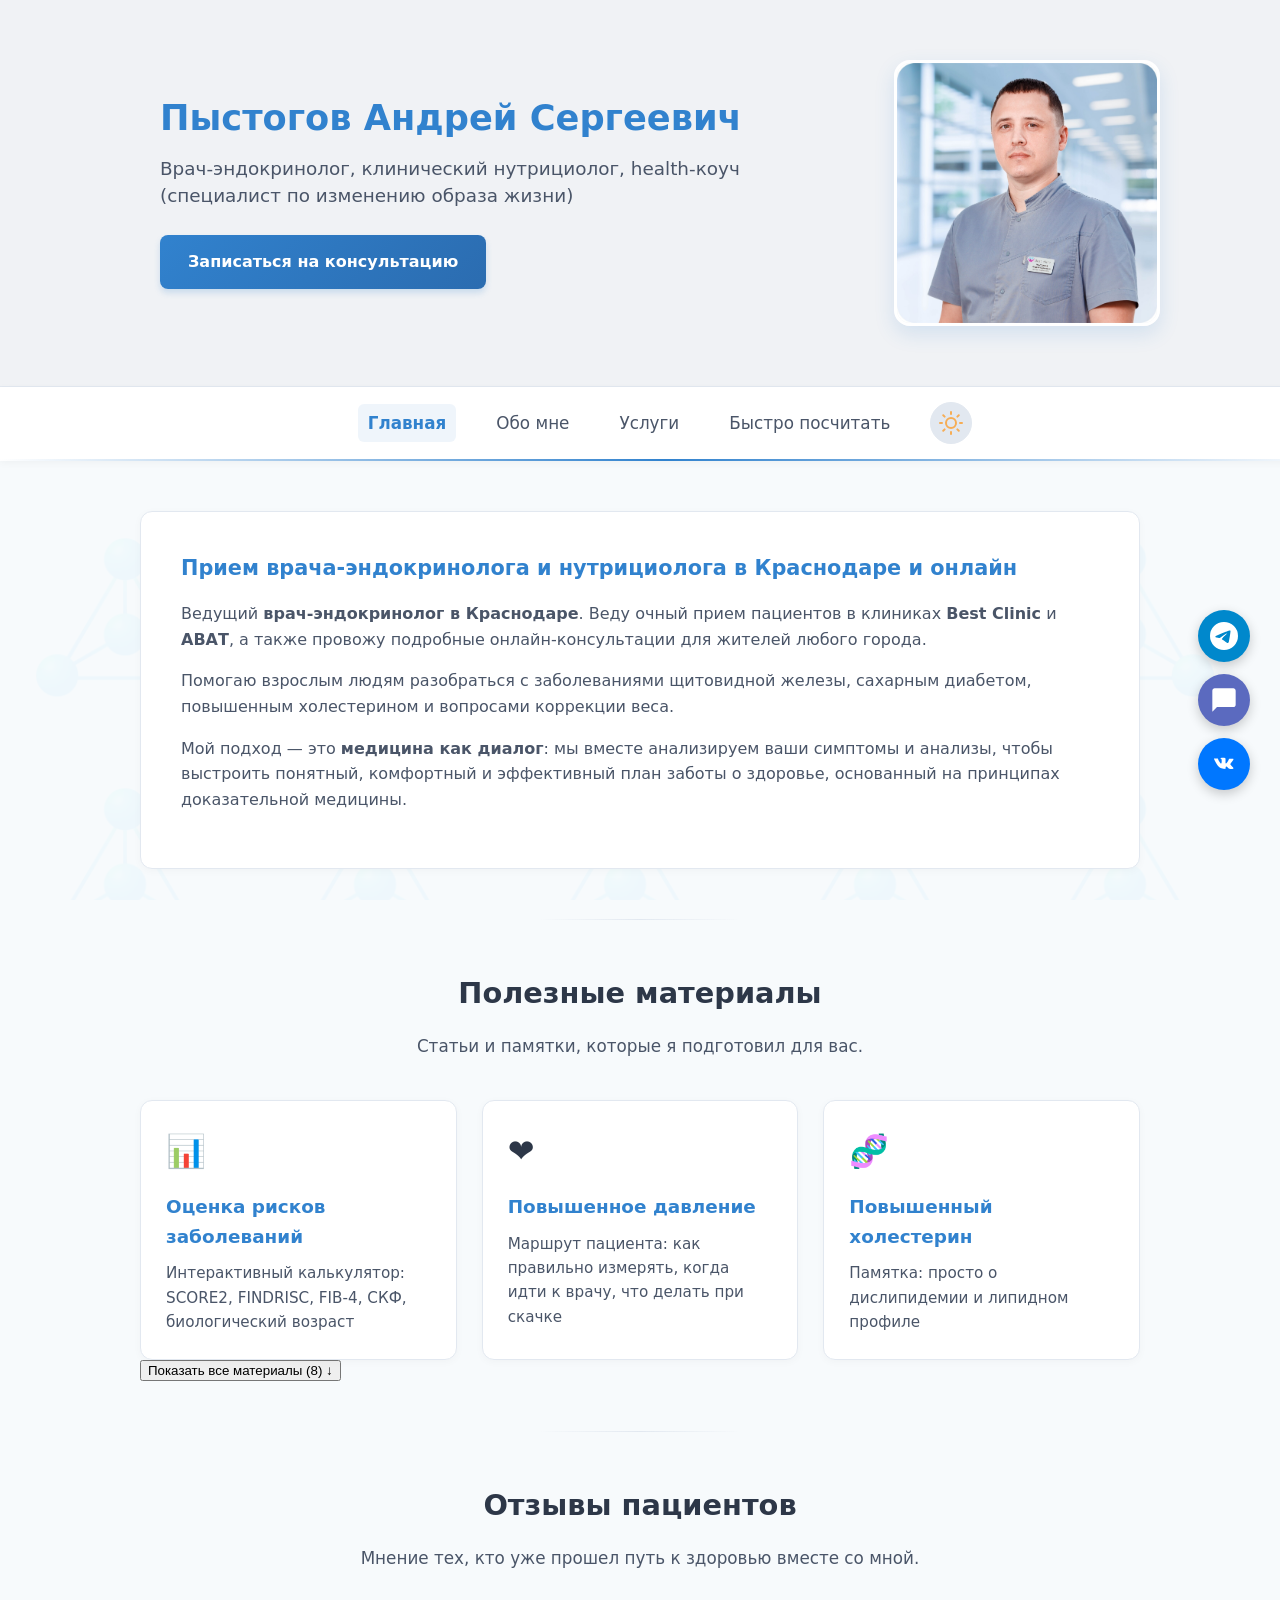
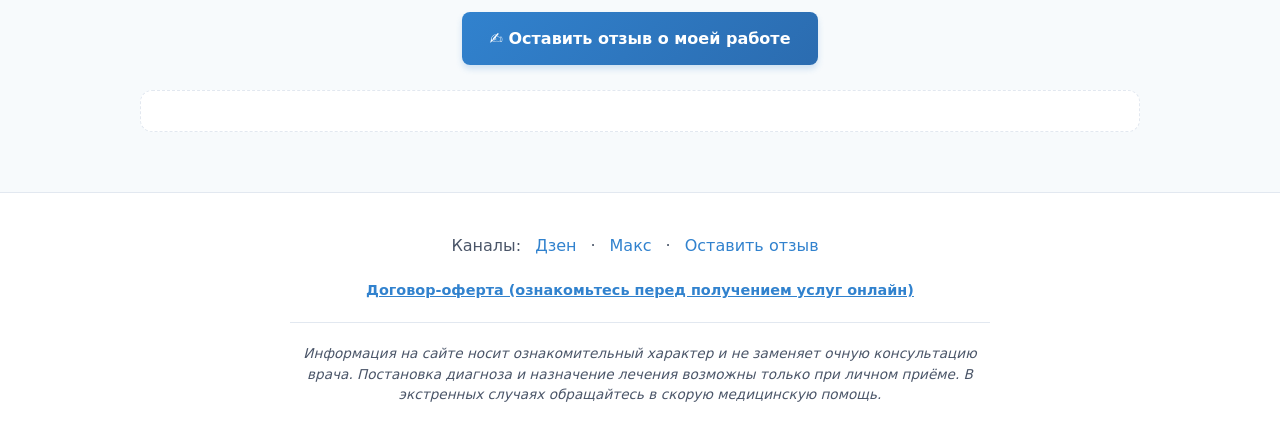
==== index.html @ 30cd807a "Update index.html" ====
<!DOCTYPE html>
<html lang="ru">
<head>
    <meta charset="UTF-8">
    <meta name="viewport" content="width=device-width, initial-scale=1.0, maximum-scale=1.0, user-scalable=no">
    <title>Эндокринолог в Краснодаре | Пыстогов Андрей Сергеевич — прием и онлайн</title>
    <meta name="description" content="Пыстогов Андрей Сергеевич — врач-эндокринолог, нутрициолог и health-коуч в Краснодаре. Онлайн-консультации, разбор анализов, лечение диабета, щитовидной железы и коррекция веса. Запись на прием.">
    
    <meta property="og:title" content="Пыстогов Андрей Сергеевич — врач эндокринолог">
    <meta property="og:description" content="Помогаю взрослым людям разбираться в здоровье без паники и сложных терминов. Онлайн-консультации и сопровождение.">
    <meta property="og:image" content="https://pystogov-doc.ru/images/my-photo.jpg">
    <meta property="og:url" content="https://pystogov-doc.ru">
    <meta property="og:type" content="website">
    
    <meta name="yandex-verification" content="4689ef1ad2a266b6" />
    <link rel="icon" href="favicon.ico?v=2" type="image/x-icon">
    <link rel="stylesheet" href="css/style.css?v=36">
    
    <script>
        (function() {
            try {
                var savedTheme = localStorage.getItem("theme") || "light";
                document.documentElement.setAttribute("data-theme", savedTheme);
            } catch(e) {}
        })();
    </script>
    
    <script type="application/ld+json">
    {
      "@context": "https://schema.org",
      "@type": "Physician",
      "name": "Пыстогов Андрей Сергеевич",
      "image": "https://pystogov-doc.ru/images/my-photo.jpg",
      "description": "Врач-эндокринолог, клинический нутрициолог, health-коуч в Краснодаре. Прием в клиниках Best Clinic и АВАТ, а также онлайн-консультации.",
      "url": "https://pystogov-doc.ru",
      "telephone": "+79398854899",
      "priceRange": "2000-3000 RUB",
      "address": [
        {
          "@type": "PostalAddress",
          "streetAddress": "ул. Артюшкова, 3",
          "addressLocality": "Краснодар",
          "addressRegion": "Краснодарский край",
          "postalCode": "350000",
          "addressCountry": "RU"
        },
        {
          "@type": "PostalAddress",
          "streetAddress": "ул. Российская, 257/7, литер 3",
          "addressLocality": "Краснодар",
          "addressRegion": "Краснодарский край",
          "postalCode": "350000",
          "addressCountry": "RU"
        }
      ],
      "geo": {
        "@type": "GeoCoordinates",
        "latitude": "45.0355", 
        "longitude": "38.9753" 
      },
      "openingHoursSpecification": [
        {
          "@type": "OpeningHoursSpecification",
          "dayOfWeek": ["Monday", "Friday"],
          "opens": "08:00",
          "closes": "15:00"
        },
        {
          "@type": "OpeningHoursSpecification",
          "dayOfWeek": ["Tuesday", "Thursday"],
          "opens": "08:00",
          "closes": "14:00"
        },
        {
          "@type": "OpeningHoursSpecification",
          "dayOfWeek": "Saturday",
          "opens": "14:30",
          "closes": "18:00"
        }
      ],
      "medicalSpecialty": "Endocrine",
      "aggregateRating": {
        "@type": "AggregateRating",
        "ratingValue": "4.9",
        "reviewCount": "150",
        "bestRating": "5",
        "worstRating": "1"
      }
    }
    </script>

    <script type="text/javascript">
        (function(m,e,t,r,i,k,a){m[i]=m[i]||function(){(m[i].a=m[i].a||[]).push(arguments)};
        m[i].l=1*new Date();for (var j = 0; j < document.scripts.length; j++) {if (document.scripts[j].src === r) { return; }}
        k=e.createElement(t),a=e.getElementsByTagName(t)[0],k.async=1,k.src=r,a.parentNode.insertBefore(k,a)
        })(window, document,'script','https://mc.yandex.ru/metrika/tag.js?id=114349377', 'ym');
        ym(114349377, 'init', {ssr:true, webvisor:true, clickmap:true, ecommerce:"dataLayer", referrer: document.referrer, url: location.href, accurateTrackBounce:true, trackLinks:true});
    </script>
    <noscript><div><img src="https://mc.yandex.ru/watch/114349377" style="position:absolute; left:-9999px;" alt="" /></div></noscript>
</head>
<body>

    <div id="progress-bar"></div>

    <header class="hero fade-in">
        <div class="hero-inner">
            <div class="hero-text">
                <h1>Пыстогов Андрей Сергеевич</h1>
                <p class="subtitle">Врач-эндокринолог, клинический нутрициолог, health-коуч (специалист по изменению образа жизни)</p>
                <div class="hero-actions">
                    <a href="javascript:void(0)" onclick="goToBooking()" class="card-button">Записаться на консультацию</a>
                </div>
            </div>
            <img src="images/my-photo.jpg" alt="Фото врача Пыстогова Андрея Сергеевича" class="photo">
        </div>
    </header>

    <nav class="menu">
        <div class="menu-links">
            <a href="#home" class="menu-link" data-section="home">Главная</a>
            <a href="#about" class="menu-link" data-section="about">Обо мне</a>
            <a href="#services" class="menu-link" data-section="services">Услуги</a>
            <a href="#calculators" class="menu-link" data-section="calculators">Быстро посчитать</a>
        </div>
        <button class="theme-toggle" id="themeToggle" aria-label="Переключить тему" title="Переключить тему">
            <svg class="icon-sun" viewBox="0 0 24 24" fill="none" stroke="currentColor" stroke-width="2" stroke-linecap="round" stroke-linejoin="round">
                <circle cx="12" cy="12" r="5"></circle>
                <line x1="12" y1="1" x2="12" y2="3"></line>
                <line x1="12" y1="21" x2="12" y2="23"></line>
                <line x1="4.22" y1="4.22" x2="5.64" y2="5.64"></line>
                <line x1="18.36" y1="18.36" x2="19.78" y2="19.78"></line>
                <line x1="1" y1="12" x2="3" y2="12"></line>
                <line x1="21" y1="12" x2="23" y2="12"></line>
                <line x1="4.22" y1="19.78" x2="5.64" y2="18.36"></line>
                <line x1="18.36" y1="5.64" x2="19.78" y2="4.22"></line>
            </svg>
            <svg class="icon-moon" viewBox="0 0 24 24" fill="none" stroke="currentColor" stroke-width="2" stroke-linecap="round" stroke-linejoin="round">
                <path d="M21 12.79A9 9 0 1 1 11.21 3 7 7 0 0 0 21 12.79z"></path>
                <circle cx="18" cy="5" r="1.5" fill="currentColor" stroke="none"></circle>
            </svg>
        </button>
    </nav>

    <main id="main-content">

        <div id="section-home" class="page-section">
            <section class="materials fade-in">
                <div class="about-text">
                    <h3>Прием врача-эндокринолога и нутрициолога в Краснодаре и онлайн</h3>
                    <p>Ведущий <strong>врач-эндокринолог в Краснодаре</strong>. Веду очный прием пациентов в клиниках <strong>Best Clinic</strong> и <strong>АВАТ</strong>, а также провожу подробные онлайн-консультации для жителей любого города.</p>
                    <p>Помогаю взрослым людям разобраться с заболеваниями щитовидной железы, сахарным диабетом, повышенным холестерином и вопросами коррекции веса.</p>
                    <p>Мой подход — это <strong>медицина как диалог</strong>: мы вместе анализируем ваши симптомы и анализы, чтобы выстроить понятный, комфортный и эффективный план заботы о здоровье, основанный на принципах доказательной медицины.</p>
                </div>
            </section>

            <hr class="section-divider">

            <section class="materials fade-in">
                <h2>Полезные материалы</h2>
                <p>Статьи и памятки, которые я подготовил для вас.</p>
                <div class="cards" id="materials-container"></div>
                <button id="show-more-btn" class="show-more-btn" style="display: none;">
                    Показать все материалы <span id="materials-count"></span> ↓
                </button>
            </section>

            <hr class="section-divider">

            <section class="materials fade-in">
                <h2>Отзывы пациентов</h2>
                <p>Мнение тех, кто уже прошел путь к здоровью вместе со мной.</p>
                
                <div style="text-align: center; margin-bottom: 25px;">
                    <a href="https://docs.google.com/forms/d/e/1FAIpQLSfxWYJy4x3XiROKaLwMvARUJ2qMFI4n06b686T5ciM0N2pcDw/viewform?usp=publish-editor" target="_blank" class="card-button">
                        ✍️ Оставить отзыв о моей работе
                    </a>
                </div>

                <div class="widget-container">
                    <div id="pd_widget_big" data-doctor="936440" hidden>
                      <div class="pd_rate_header">
                        Отзывы о враче Пыстогов А. С.
                        <br>
                        <a target="_blank" class="pd_rate_new" href="https://prodoctorov.ru/new/rate/doctor/936440/">Оставить отзыв</a>
                      </div>
                      <div id="pd_widget_big_content"></div>
                      <a target="_blank" href="https://prodoctorov.ru/krasnodar/vrach/936440-pystogov/#otzivi" class="pd_read_all">Читать все отзывы</a>
                      <span id="pd_powered_by">
                        <a target="_blank" href="https://prodoctorov.ru">
                          <img class="pd_logo" src="https://prodoctorov.ru/static/_v1/pd/logos/logo-pd-widget.png" alt="ПроДокторов">
                        </a>
                      </span>
                    </div>
                    <script defer src="https://prodoctorov.ru/static/js/widget_big.js?v07"></script>
                </div>
            </section>
        </div>

        <div id="section-about" class="page-section" style="display:none;">
            <section class="materials fade-in">
                <div class="about-text">
                    <h3>Кто я</h3>
                    <p>Врач-терапевт и эндокринолог с опытом более 15 лет. Прошёл путь от работы в государственном стационаре и поликлинике до частной практики.</p>
                    <p>Специализируюсь на проведении информационных консультаций по эндокринной патологии в рамках российского законодательства. Имею большой опыт консультирования русскоязычных пациентов из разных стран на ведущих телемедицинских платформах, где провел более 1000 консультаций.</p>

                    <h3>Кому и чем я помогаю</h3>
                    <p>Взрослым людям, которые хотят разобраться в вопросах здоровья без лишней суеты и формализма.</p>
                    <ul>
                        <li>Заболевания щитовидной железы</li>
                        <li>Сахарный диабет и предиабет</li>
                        <li>Повышенный холестерин и нарушения липидного обмена</li>
                        <li>Коррекция веса, налаживание питания и профилактика возрастных изменений</li>
                    </ul>

                    <h3>Мой подход</h3>
                    <p>Медицина как диалог, а не диктат. Я ценю партнёрское взаимодействие и работу в команде с пациентом.</p>
                    <p>В своей практике я объединяю классическую доказательную медицину с нутрициологией и техниками health-коучинга. Это позволяет не просто выписать рецепт, а помочь внедрить устойчивые изменения: наладить сон, питание и управление стрессом.</p>

                    <h3>Формат работы</h3>
                    <p>Я веду ограниченное число пациентов персонально. Это позволяет мне уделить максимум внимания каждому, вникнуть в детали истории и не превращать приём в конвейер.</p>

                    <h3>Дипломы и сертификаты</h3>
                    <p>Постоянное повышение квалификации — залог безопасной и эффективной помощи. Листайте, чтобы увидеть все документы.</p>
                    
                    <div class="carousel-wrapper">
                        <button class="carousel-btn prev" aria-label="Предыдущий документ">‹</button>
                        <div class="carousel-container" id="docCarousel">
                            <a href="images/diploma1.jpg" target="_blank" class="carousel-item">
                                <img src="images/diploma1.jpg" alt="Документ о квалификации">
                            </a>
                            <a href="images/diploma2.jpg" target="_blank" class="carousel-item">
                                <img src="images/diploma2.jpg" alt="Документ о квалификации">
                            </a>
                            <a href="images/diploma3.jpg" target="_blank" class="carousel-item">
                                <img src="images/diploma3.jpg" alt="Документ о квалификации">
                            </a>
                            <a href="images/diploma4.jpg" target="_blank" class="carousel-item">
                                <img src="images/diploma4.jpg" alt="Документ о квалификации">
                            </a>
                            <a href="images/diploma5.jpg" target="_blank" class="carousel-item">
                                <img src="images/diploma5.jpg" alt="Документ о квалификации">
                            </a>
                        </div>
                        <button class="carousel-btn next" aria-label="Следующий документ">›</button>
                    </div>
                </div>
            </section>
        </div>

        <div id="section-services" class="page-section" style="display:none;">
            <section class="materials fade-in">
                <div class="about-text">
                    <h3>Чем я могу помочь</h3>
                    <div class="cards">
                        <div class="card">
                            <span class="card-icon">🩺</span>
                            <h3>Консультация эндокринолога</h3>
                            <p>Диагностика и лечение заболеваний щитовидной железы, диабета, нарушений обмена веществ.</p>
                        </div>
                        <div class="card">
                            <span class="card-icon">🥗</span>
                            <h3>Сопровождение нутрициолога</h3>
                            <p>Составление плана питания, коррекция веса, работа с дефицитами микроэлементов.</p>
                        </div>
                        <div class="card">
                            <span class="card-icon">🧠</span>
                            <h3>Health-коучинг</h3>
                            <p>Внедрение здоровых привычек, управление стрессом и энергией.</p>
                        </div>
                        <div class="card">
                            <span class="card-icon">🔬</span>
                            <h3>Интерпретация анализов</h3>
                            <p>Разбор лабораторных показателей с точки зрения доказательной медицины.</p>
                        </div>
                    </div>

                    <hr class="section-divider">

                    <h3>Прайс-лист</h3>

                    <div class="price-table-wrapper">
                        <table class="price-table">
                            <thead>
                                <tr>
                                    <th>Услуга</th>
                                    <th>Формат / длительность</th>
                                    <th>Стоимость</th>
                                </tr>
                            </thead>
                            <tbody>
                                <tr class="category-row">
                                    <td colspan="3">Эндокринология</td>
                                </tr>
                                <tr>
                                    <td class="service-name">Первичная консультация эндокринолога</td>
                                    <td class="service-desc">Информационная услуга, 60 минут</td>
                                    <td>3 000 ₽</td>
                                </tr>
                                <tr>
                                    <td class="service-name">Повторная консультация эндокринолога</td>
                                    <td class="service-desc">Информационная услуга, 30–60 минут</td>
                                    <td>2 000 ₽</td>
                                </tr>

                                <tr class="category-row">
                                    <td colspan="3">Нутрициология</td>
                                </tr>
                                <tr>
                                    <td class="service-name">Консультация нутрициолога</td>
                                    <td class="service-desc">Разовая встреча, 60 минут</td>
                                    <td>3 000 ₽</td>
                                </tr>
                                <tr>
                                    <td class="service-name">Сопровождение нутрициолога</td>
                                    <td class="service-desc">3 месяца, встречи по 30–60 минут, 2 раза в месяц</td>
                                    <td>15 000 ₽</td>
                                </tr>

                                <tr class="category-row">
                                    <td colspan="3">Health-коучинг</td>
                                </tr>
                                <tr>
                                    <td class="service-name">Онлайн-сессия health-коуча</td>
                                    <td class="service-desc">Модификация образа жизни, 60 минут</td>
                                    <td>2 500 ₽</td>
                                </tr>
                                <tr>
                                    <td class="service-name">Сопровождение health-коуча</td>
                                    <td class="service-desc">6 месяцев, сессии по 30–60 минут, 1 раз в неделю</td>
                                    <td>30 000 ₽</td>
                                </tr>
                            </tbody>
                        </table>
                    </div>

                    <p class="price-note">Все консультации оказываются в формате информационно-консультационных услуг.</p>

                    <hr class="section-divider">

                    <div class="warning-box">
                        <h3>Кому онлайн-консультация точно не подойдет</h3>
                        <ul class="warning-list">
                            <li>Острая боль или резкое ухудшение самочувствия</li>
                            <li>Любые острые состояния/заболевания, состояния, требующие неотложной помощи (высокая температура, затруднение дыхания, потеря сознания, сильное кровотечение, резкое ухудшение самочувствия)</li>
                            <li>Необходимость физикального осмотра, УЗИ или других исследований, которые можно провести только очно</li>
                            <li>Вам нужны официальное заключение/выписка, рецепт на лекарственный препарат</li>
                        </ul>
                    </div>

                    <hr class="section-divider">

                    <h3>Очный прием в Краснодаре</h3>
                    <p>Для тех, кто предпочитает личные встречи, я веду прием в двух клиниках.</p>
                    <div class="clinic-grid">
                        <div class="clinic-card">
                            <h4>🏥 Best Clinic</h4>
                            <div class="clinic-info">
                                <strong>Адрес:</strong> <a href="https://yandex.ru/maps/?text=Краснодар,+ул.+Артюшкова,+3" target="_blank" class="clinic-link">г. Краснодар, ул. Артюшкова, 3</a>
                            </div>
                            <div class="clinic-info">
                                <strong>Телефон:</strong> <a href="tel:+78612050112" class="clinic-link">+7 (861) 205-0-112</a>
                            </div>
                            <div class="clinic-info">
                                <strong>Сайт:</strong> <a href="https://bestmedgroup.ru" target="_blank" class="clinic-link">bestmedgroup.ru</a>
                            </div>
                            <div class="clinic-info">
                                <strong>График приема:</strong><br>
                                Пн, Пт: 8:00 – 15:00<br>
                                Вт, Чт: 8:00 – 14:00<br>
                                Сб: 14:30 – 18:00
                            </div>
                        </div>
                        <div class="clinic-card">
                            <h4>🏥 Клиника "АВАТ"</h4>
                            <div class="clinic-info">
                                <strong>Адрес:</strong> <a href="https://yandex.ru/maps/?text=Краснодар,+ул.+Российская,+257/7" target="_blank" class="clinic-link">г. Краснодар, ул. Российская, 257/7, литер 3</a>
                            </div>
                            <div class="clinic-info">
                                <strong>Телефон:</strong> <a href="tel:+79180738899" class="clinic-link">+7 (918) 073-88-99</a>
                            </div>
                            <div class="clinic-info">
                                <strong>Сайт:</strong> <a href="https://avatclinic.ru" target="_blank" class="clinic-link">avatclinic.ru</a>
                            </div>
                            <div class="clinic-info">
                                <strong>График приема:</strong><br>
                                Пн, Пт: 17:00 – 19:00
                            </div>
                        </div>
                    </div>

                    <hr class="section-divider">

                    <h3>Как подготовиться к консультации</h3>
                    <p>Чтобы наша встреча прошла максимально эффективно, пожалуйста, подготовьте следующее:</p>
                    <ul class="prep-list">
                        <li>Результаты последних анализов и обследований (фото или сканы).</li>
                        <li>Список всех принимаемых препаратов, БАДов и витаминов с дозировками.</li>
                        <li>Четко сформулированную основную жалобу или цель обращения (1-2 предложения).</li>
                        <li>Дневник симптомов или питания (если вы его ведете).</li>
                    </ul>

                    <hr class="section-divider">

                    <h3>Как проходит работа</h3>
                    <p><strong>1. Запись.</strong> Выберите удобное время в календаре ниже или напишите мне напрямую в мессенджер.</p>
                    <p><strong>2. Оплата и подготовка.</strong> После записи и оплаты вы заполняете анкету с описанием запроса и присылаете фото анализов, обследований и медицинских заключений (при необходимости).</p>
                    <p><strong>3. Консультация.</strong> В назначенный день я свяжусь с вами, и мы согласуем удобный формат связи (аудио или видео). Длительность встречи 30–60 минут.</p>

                    <hr class="section-divider">
                    <h3 id="booking-section">Онлайн-запись на консультацию</h3>
                    <p>Выберите удобное для вас время прямо на сайте. После записи вы получите подтверждение. Я свяжусь с вами, и мы вместе выберем удобный формат связи.</p>
                    <div class="booking-wrapper">
                        <iframe src="https://calendar.google.com/calendar/appointments/schedules/AcZssZ0htlMKudt8Esg9bgUrfWbjMuxqC5Z8ZF81hTjPJZ_pfkHspEQoB3T0XNxosf4cqBZHMur6SqwL?gv=true" style="border: 0" width="100%" height="650" frameborder="0"></iframe>
                    </div>

                </div>
            </section>
        </div>

        <div id="section-calculators" class="page-section" style="display:none;">
            <section class="materials fade-in">
                <div class="about-text">
                    <h3>Быстро посчитать</h3>
                    <p>Интерактивные калькуляторы для оценки вашего здоровья и планирования питания. Все расчеты выполняются локально в вашем браузере — данные никуда не отправляются.</p>

                    <hr class="section-divider">

                    <h3>📊 Индекс массы тела (ИМТ)</h3>
                    <p>ИМТ показывает соотношение веса и роста. Это базовый показатель для оценки рисков для здоровья.</p>
                    <div class="calculator-box">
                        <div class="calc-inputs">
                            <div class="calc-field">
                                <label for="bmi-weight">Вес (кг):</label>
                                <input type="number" id="bmi-weight" min="30" max="300" step="0.1" placeholder="Например, 75">
                            </div>
                            <div class="calc-field">
                                <label for="bmi-height">Рост (см):</label>
                                <input type="number" id="bmi-height" min="100" max="250" step="1" placeholder="Например, 175">
                            </div>
                        </div>
                        <div class="calc-buttons-row">
                            <button class="calc-button" onclick="calculateBMI()">Рассчитать ИМТ</button>
                            <button class="calc-button-reset" onclick="resetBMI()">Сбросить</button>
                        </div>
                        <div id="bmi-result" class="calc-result" style="display:none;"></div>
                    </div>

                    <hr class="section-divider">

                    <h3>📏 Отношение окружности талии к росту (ОТ/рост)</h3>
                    <p>Этот показатель лучше ИМТ отражает риск сердечно-сосудистых заболеваний и диабета 2 типа. Измерьте окружность талии на уровне пупка.</p>
                    <div class="calculator-box">
                        <div class="calc-inputs">
                            <div class="calc-field">
                                <label for="whtr-waist">Окружность талии (см):</label>
                                <input type="number" id="whtr-waist" min="50" max="200" step="0.5" placeholder="Например, 85">
                            </div>
                            <div class="calc-field">
                                <label for="whtr-height">Рост (см):</label>
                                <input type="number" id="whtr-height" min="100" max="250" step="1" placeholder="Например, 175">
                            </div>
                        </div>
                        <div class="calc-buttons-row">
                            <button class="calc-button" onclick="calculateWHtR()">Рассчитать ОТ/рост</button>
                            <button class="calc-button-reset" onclick="resetWHtR()">Сбросить</button>
                        </div>
                        <div id="whtr-result" class="calc-result" style="display:none;"></div>
                    </div>

                    <hr class="section-divider">

                    <h3>🔥 Калории и белок по формуле Маффина-Сан Жеора</h3>
                    <p>Рассчитайте вашу суточную потребность в калориях и белке с учетом цели (похудение, поддержание, набор массы).</p>
                    <div class="calculator-box">
                        <div class="calc-inputs">
                            <div class="calc-field">
                                <label for="calc-gender">Пол:</label>
                                <select id="calc-gender">
                                    <option value="male">Мужской</option>
                                    <option value="female">Женский</option>
                                </select>
                            </div>
                            <div class="calc-field">
                                <label for="calc-age">Возраст (лет):</label>
                                <input type="number" id="calc-age" min="18" max="100" step="1" placeholder="Например, 35">
                            </div>
                            <div class="calc-field">
                                <label for="calc-weight">Вес (кг):</label>
                                <input type="number" id="calc-weight" min="30" max="300" step="0.1" placeholder="Например, 75">
                            </div>
                            <div class="calc-field">
                                <label for="calc-height">Рост (см):</label>
                                <input type="number" id="calc-height" min="100" max="250" step="1" placeholder="Например, 175">
                            </div>
                            <div class="calc-field">
                                <label for="calc-goal-weight">Желаемый вес (кг):</label>
                                <input type="number" id="calc-goal-weight" min="40" max="200" step="0.1" placeholder="Например, 65">
                                <span style="font-size: 0.82rem; color: var(--muted); margin-top: 2px;">Можно оставить пустым — тогда расчёт будет по идеальной массе тела (формула Брока)</span>
                            </div>
                            <div class="calc-field">
                                <label for="calc-activity">Уровень активности:</label>
                                <select id="calc-activity">
                                    <option value="1.2">Минимальный (сидячий образ жизни)</option>
                                    <option value="1.375">Легкий (1-3 тренировки в неделю)</option>
                                    <option value="1.55" selected>Средний (3-5 тренировок в неделю)</option>
                                    <option value="1.725">Высокий (6-7 тренировок в неделю)</option>
                                    <option value="1.9">Очень высокий (тяжелый физический труд)</option>
                                </select>
                            </div>
                            <div class="calc-field">
                                <label for="calc-goal">Цель:</label>
                                <select id="calc-goal">
                                    <option value="lose">Похудение (-15% калорий)</option>
                                    <option value="maintain" selected>Поддержание веса</option>
                                    <option value="gain">Набор массы (+15% калорий)</option>
                                </select>
                            </div>
                        </div>
                        <div class="calc-buttons-row">
                            <button class="calc-button" onclick="calculateCalories()">Рассчитать калории и белок</button>
                            <button class="calc-button-reset" onclick="resetCalories()">Сбросить</button>
                        </div>
                        <div id="calories-result" class="calc-result" style="display:none;"></div>
                    </div>

                    <div class="callout blue" style="margin-top: 30px;">
                        <strong>Важно:</strong> все расчеты носят ориентировочный характер. Для точного плана питания и рекомендаций обратитесь на консультацию.
                    </div>
                </div>
            </section>
        </div>

    </main>

    <footer>
        <div class="footer-channels">
            <span>Каналы:</span>
            <a href="https://dzen.ru/endo_dok" target="_blank">Дзен</a> · 
            <a href="https://max.ru/channel_endo_doc" target="_blank">Макс</a> · 
            <a href="https://docs.google.com/forms/d/e/1FAIpQLSfxWYJy4x3XiROKaLwMvARUJ2qMFI4n06b686T5ciM0N2pcDw/viewform?usp=publish-editor" target="_blank">Оставить отзыв</a>
        </div>
        <p style="font-size: 0.9em; margin-top: 15px;">
            <a href="offer.pdf" target="_blank" class="offer-link">Договор-оферта (ознакомьтесь перед получением услуг онлайн)</a>
        </p>
        <p class="disclaimer">
            Информация на сайте носит ознакомительный характер и не заменяет очную консультацию врача. 
            Постановка диагноза и назначение лечения возможны только при личном приёме. 
            В экстренных случаях обращайтесь в скорую медицинскую помощь.
        </p>
    </footer>

    <div class="messenger-buttons">
        <a href="https://t.me/+79398854899" target="_blank" class="messenger-btn telegram" data-tooltip="Telegram" aria-label="Написать в Telegram">
            <svg viewBox="0 0 24 24"><path d="M11.944 0A12 12 0 0 0 0 12a12 12 0 0 0 12 12 12 12 0 0 0 12-12A12 12 0 0 0 12 0a12 12 0 0 0-.056 0zm4.962 7.224c.1-.002.321.023.465.14a.506.506 0 0 1 .171.325c.016.093.036.306.02.472-.18 1.898-.962 6.502-1.36 8.627-.168.9-.499 1.201-.82 1.23-.696.065-1.225-.46-1.9-.902-1.056-.693-1.653-1.124-2.678-1.8-1.185-.78-.417-1.21.258-1.91.177-.184 3.247-2.977 3.307-3.23.007-.032.014-.15-.056-.212s-.174-.041-.249-.024c-.106.024-1.793 1.14-5.061 3.345-.48.33-.913.49-1.302.48-.428-.008-1.252-.241-1.865-.44-.752-.245-1.349-.374-1.297-.789.027-.216.325-.437.893-.663 3.498-1.524 5.83-2.529 6.998-3.014 3.332-1.386 4.025-1.627 4.476-1.635z"/></svg>
        </a>
        <a href="https://max.ru/u/f9LHodD0cOIwd5iSD2n_pCuLBZJlBy1OhJFJv6uYXerlUNM49s83I0X_vfY" target="_blank" class="messenger-btn max" data-tooltip="Max" aria-label="Написать в Max">
            <svg viewBox="0 0 24 24"><path d="M20 2H4c-1.1 0-2 .9-2 2v18l4-4h14c1.1 0 2-.9 2-2V4c0-1.1-.9-2-2-2z"/></svg>
        </a>
        <a href="https://vk.com/apystogov" target="_blank" class="messenger-btn vk" data-tooltip="ВКонтакте" aria-label="Написать ВКонтакте">
            <svg viewBox="0 0 24 24"><path d="M12.785 16.241s.288-.032.435-.194c.136-.148.132-.427.132-.427s-.019-1.304.587-1.496c.598-.189 1.367 1.259 2.182 1.815.617.42 1.085.328 1.085.328l2.177-.03s1.14-.07.599-.964c-.044-.073-.314-.661-1.617-1.869-1.364-1.263-1.181-1.059.462-3.246.999-1.33 1.398-2.146 1.273-2.494-.12-.331-.856-.244-.856-.244l-2.45.015s-.182-.025-.316.056c-.132.079-.217.263-.217.263s-.39 1.037-.91 1.92c-1.096 1.86-1.534 1.96-1.713 1.842-.44-.286-.33-1.147-.33-1.758 0-1.908.29-2.704-.564-2.91-.284-.068-.492-.113-1.215-.12-.928-.009-1.713.003-2.156.221-.295.145-.523.469-.385.487.171.023.559.105.765.385.265.362.256 1.177.256 1.177s.152 2.247-.355 2.522c-.348.189-.826-.197-1.847-1.965-.523-.906-.918-1.908-.918-1.908s-.076-.187-.212-.288c-.165-.122-.396-.161-.396-.161l-2.327.015s-.35.01-.478.162c-.114.135-.009.413-.009.413s1.817 4.244 3.874 6.383c1.887 1.963 4.028 1.834 4.028 1.834h.971z"/></svg>
        </a>
    </div>

    <button id="backToTop" title="Наверх">↑</button>

    <script>
        const sections = {
            home: document.getElementById('section-home'),
            about: document.getElementById('section-about'),
            services: document.getElementById('section-services'),
            calculators: document.getElementById('section-calculators')
        };
        const menuLinks = document.querySelectorAll('.menu-link');

        function showSection(name) {
            Object.keys(sections).forEach(function(key) {
                sections[key].style.display = 'none';
            });
            if (sections[name]) {
                sections[name].style.display = 'block';
            }
            menuLinks.forEach(function(link) {
                link.classList.remove('menu-active');
                if (link.getAttribute('data-section') === name) {
                    link.classList.add('menu-active');
                }
            });
            window.scrollTo({ top: 0, behavior: 'smooth' });
            
            if (name === 'about' && !carouselInited) {
                setTimeout(initCarousel, 50);
            }
        }

        function goToBooking() {
            showSection('services');
            setTimeout(function() {
                const el = document.getElementById('booking-section');
                if (el) {
                    el.scrollIntoView({ behavior: 'smooth', block: 'start' });
                }
            }, 150);
        }

        menuLinks.forEach(function(link) {
            link.addEventListener('click', function(e) {
                e.preventDefault();
                const section = link.getAttribute('data-section');
                showSection(section);
                history.pushState(null, '', '#' + section);
            });
        });

        function handleHash() {
            const hash = window.location.hash.replace('#', '');
            if (hash && sections[hash]) {
                showSection(hash);
            } else {
                showSection('home');
            }
        }
        window.addEventListener('hashchange', handleHash);
        handleHash();

        const themeToggle = document.getElementById("themeToggle");
        const html = document.documentElement;
        themeToggle.addEventListener("click", function() {
            const next = html.getAttribute("data-theme") === "dark" ? "light" : "dark";
            html.setAttribute("data-theme", next);
            try { localStorage.setItem("theme", next); } catch(e) {}
        });

        const backToTopButton = document.getElementById("backToTop");
        const progressBar = document.getElementById("progress-bar");
        window.onscroll = function() {
            let winScroll = document.body.scrollTop || document.documentElement.scrollTop;
            let height = document.documentElement.scrollHeight - document.documentElement.clientHeight;
            let scrolled = (winScroll / height) * 100;
            progressBar.style.width = scrolled + "%";
            if (winScroll > 300) backToTopButton.classList.add("show");
            else backToTopButton.classList.remove("show");
        };
        backToTopButton.addEventListener("click", function() {
            window.scrollTo({ top: 0, behavior: 'smooth' });
        });

        let carouselInited = false;
        function initCarousel() {
            const carousel = document.getElementById('docCarousel');
            if (!carousel) return;
            
            const prevBtn = document.querySelector('.carousel-btn.prev');
            const nextBtn = document.querySelector('.carousel-btn.next');
            if (!prevBtn || !nextBtn) return;

            function getScrollAmount() {
                const item = carousel.querySelector('.carousel-item');
                if (!item) return 300;
                return item.offsetWidth + 20;
            }

            prevBtn.onclick = () => {
                carousel.scrollBy({ left: -getScrollAmount(), behavior: 'smooth' });
            };

            nextBtn.onclick = () => {
                carousel.scrollBy({ left: getScrollAmount(), behavior: 'smooth' });
            };

            function updateButtons() {
                const scrollLeft = carousel.scrollLeft;
                const maxScroll = carousel.scrollWidth - carousel.clientWidth;
                prevBtn.classList.toggle('hidden', scrollLeft <= 0);
                nextBtn.classList.toggle('hidden', scrollLeft >= maxScroll - 1);
            }

            carousel.addEventListener('scroll', updateButtons);
            window.addEventListener('resize', updateButtons);
            updateButtons();
            carouselInited = true;
        }

        // ===== ЗАГРУЗКА МАТЕРИАЛОВ ИЗ JSON =====
        const MATERIALS_PER_PAGE = 3;
        let allMaterials = [];
        let isExpanded = false;

        function loadMaterials() {
            const container = document.getElementById('materials-container');
            const showMoreBtn = document.getElementById('show-more-btn');
            const countSpan = document.getElementById('materials-count');
            
            fetch('materials.json?t=' + Date.now())
                .then(response => response.json())
                .then(materials => {
                    allMaterials = materials;
                    renderMaterials();
                    
                    if (materials.length > MATERIALS_PER_PAGE) {
                        showMoreBtn.style.display = 'block';
                        countSpan.textContent = '(' + materials.length + ')';
                    }
                })
                .catch(err => {
                    console.error('Ошибка загрузки материалов:', err);
                    container.innerHTML = '<p style="text-align: center; color: var(--text-secondary);">Не удалось загрузить материалы. Пожалуйста, обновите страницу.</p>';
                });
        }

        function renderMaterials() {
            const container = document.getElementById('materials-container');
            const showMoreBtn = document.getElementById('show-more-btn');
            
            container.innerHTML = '';
            
            const materialsToShow = isExpanded ? allMaterials : allMaterials.slice(0, MATERIALS_PER_PAGE);
            
            materialsToShow.forEach(item => {
                const cardItem = document.createElement('div');
                cardItem.className = 'card-item';
                cardItem.innerHTML = `
                    <a href="${item.link}" class="card" target="_blank">
                        <span class="card-icon">${item.icon}</span>
                        <h3>${item.title}</h3>
                        <p>${item.description}</p>
                    </a>
                `;
                container.appendChild(cardItem);
            });
            
            if (isExpanded) {
                showMoreBtn.innerHTML = 'Свернуть ↑';
            } else {
                showMoreBtn.innerHTML = 'Показать все материалы <span id="materials-count">(' + allMaterials.length + ')</span> ↓';
            }
        }

        document.getElementById('show-more-btn').addEventListener('click', function() {
            isExpanded = !isExpanded;
            renderMaterials();
        });

        // Загружаем материалы при загрузке страницы
        loadMaterials();

        // ===== КАЛЬКУЛЯТОРЫ =====
        function calculateBMI() {
            const weight = parseFloat(document.getElementById('bmi-weight').value);
            const height = parseFloat(document.getElementById('bmi-height').value) / 100;
            const resultDiv = document.getElementById('bmi-result');

            if (!weight || !height || weight < 30 || height < 1) {
                resultDiv.innerHTML = '<p style="color: #c53030;">Пожалуйста, введите корректные значения.</p>';
                resultDiv.style.display = 'block';
                return;
            }

            const bmi = weight / (height * height);
            let category, color, recommendation;

            if (bmi < 18.5) {
                category = 'Недостаточный вес';
                color = '#3182CE';
                recommendation = 'Рекомендуется консультация для оценки причин и составления плана питания.';
            } else if (bmi < 25) {
                category = 'Норма';
                color = '#38A169';
                recommendation = 'Отлично! Поддерживайте текущий вес сбалансированным питанием и активностью.';
            } else if (bmi < 30) {
                category = 'Избыточный вес';
                color = '#D69E2E';
                recommendation = 'Рекомендуется коррекция питания и увеличение физической активности.';
            } else {
                category = 'Ожирение';
                color = '#E53E3E';
                recommendation = 'Рекомендуется консультация для составления индивидуального плана снижения веса.';
            }

            resultDiv.innerHTML = `
                <div class="result-value" style="color: ${color}; font-size: 2rem; font-weight: 700; margin-bottom: 10px;">
                    ${bmi.toFixed(1)}
                </div>
                <div class="result-category" style="color: ${color}; font-size: 1.1rem; font-weight: 600; margin-bottom: 10px;">
                    ${category}
                </div>
                <div class="result-recommendation" style="color: var(--text-secondary); font-size: 0.95rem; line-height: 1.5;">
                    ${recommendation}
                </div>
            `;
            resultDiv.style.display = 'block';
        }

        function resetBMI() {
            document.getElementById('bmi-weight').value = '';
            document.getElementById('bmi-height').value = '';
            document.getElementById('bmi-result').style.display = 'none';
        }

        function calculateWHtR() {
            const waist = parseFloat(document.getElementById('whtr-waist').value);
            const height = parseFloat(document.getElementById('whtr-height').value);
            const resultDiv = document.getElementById('whtr-result');

            if (!waist || !height || waist < 50 || height < 100) {
                resultDiv.innerHTML = '<p style="color: #c53030;">Пожалуйста, введите корректные значения.</p>';
                resultDiv.style.display = 'block';
                return;
            }

            const whtr = waist / height;
            let category, color, recommendation;

            if (whtr < 0.5) {
                category = 'Норма';
                color = '#38A169';
                recommendation = 'Отлично! Ваше соотношение талии к росту в норме. Риск сердечно-сосудистых заболеваний низкий.';
            } else if (whtr < 0.6) {
                category = 'Повышенный риск';
                color = '#D69E2E';
                recommendation = 'Рекомендуется снижение окружности талии через коррекцию питания и увеличение активности.';
            } else {
                category = 'Высокий риск';
                color = '#E53E3E';
                recommendation = 'Высокий риск метаболических нарушений. Рекомендуется консультация и составление плана действий.';
            }

            resultDiv.innerHTML = `
                <div class="result-value" style="color: ${color}; font-size: 2rem; font-weight: 700; margin-bottom: 10px;">
                    ${whtr.toFixed(2)}
                </div>
                <div class="result-category" style="color: ${color}; font-size: 1.1rem; font-weight: 600; margin-bottom: 10px;">
                    ${category}
                </div>
                <div class="result-recommendation" style="color: var(--text-secondary); font-size: 0.95rem; line-height: 1.5;">
                    ${recommendation}
                </div>
            `;
            resultDiv.style.display = 'block';
        }

        function resetWHtR() {
            document.getElementById('whtr-waist').value = '';
            document.getElementById('whtr-height').value = '';
            document.getElementById('whtr-result').style.display = 'none';
        }

        function calculateCalories() {
            const gender = document.getElementById('calc-gender').value;
            const age = parseFloat(document.getElementById('calc-age').value);
            const weight = parseFloat(document.getElementById('calc-weight').value);
            const height = parseFloat(document.getElementById('calc-height').value);
            const activity = parseFloat(document.getElementById('calc-activity').value);
            const goal = document.getElementById('calc-goal').value;
            const resultDiv = document.getElementById('calories-result');

            if (!age || !weight || !height || age < 18 || weight < 30 || height < 100) {
                resultDiv.innerHTML = '<p style="color: #c53030;">Пожалуйста, введите корректные значения.</p>';
                resultDiv.style.display = 'block';
                return;
            }

            let bmr;
            if (gender === 'male') {
                bmr = 10 * weight + 6.25 * height - 5 * age + 5;
            } else {
                bmr = 10 * weight + 6.25 * height - 5 * age - 161;
            }

            let tdee = bmr * activity;

            let targetCalories;
            let goalText;
            if (goal === 'lose') {
                targetCalories = tdee * 0.85;
                goalText = 'Похудение (-15%)';
            } else if (goal === 'gain') {
                targetCalories = tdee * 1.15;
                goalText = 'Набор массы (+15%)';
            } else {
                targetCalories = tdee;
                goalText = 'Поддержание веса';
            }

            const goalWeightInput = parseFloat(document.getElementById('calc-goal-weight').value);
            const brocaWeight = gender === 'male' ? height - 100 : height - 110;
            const proteinBaseWeight = (goalWeightInput && goalWeightInput > 0) ? goalWeightInput : brocaWeight;
            const weightSourceText = (goalWeightInput && goalWeightInput > 0) 
                ? 'На основе желаемого веса (' + Math.round(proteinBaseWeight) + ' кг)' 
                : 'На основе идеальной массы тела (' + Math.round(proteinBaseWeight) + ' кг, формула Брока)';

            let proteinPerKg;
            if (goal === 'lose') {
                proteinPerKg = 1.8;
            } else if (goal === 'gain') {
                proteinPerKg = 2.0;
            } else {
                proteinPerKg = 1.4;
            }
            const protein = proteinBaseWeight * proteinPerKg;

            resultDiv.innerHTML = `
                <div style="display: grid; grid-template-columns: repeat(auto-fit, minmax(200px, 1fr)); gap: 20px; margin-top: 20px;">
                    <div class="result-card">
                        <div class="result-label">Базовый метаболизм (BMR)</div>
                        <div class="result-value" style="color: var(--accent-blue); font-size: 1.8rem; font-weight: 700;">
                            ${Math.round(bmr)} ккал
                        </div>
                        <div class="result-desc">Столько калорий нужно организму в покое</div>
                    </div>
                    <div class="result-card">
                        <div class="result-label">Суточная потребность</div>
                        <div class="result-value" style="color: var(--accent-blue); font-size: 1.8rem; font-weight: 700;">
                            ${Math.round(tdee)} ккал
                        </div>
                        <div class="result-desc">С учетом вашей активности</div>
                    </div>
                    <div class="result-card">
                        <div class="result-label">Цель: ${goalText}</div>
                        <div class="result-value" style="color: var(--accent-blue); font-size: 1.8rem; font-weight: 700;">
                            ${Math.round(targetCalories)} ккал
                        </div>
                        <div class="result-desc">Рекомендуемая калорийность рациона</div>
                    </div>
                    <div class="result-card">
                        <div class="result-label">Потребность в белке</div>
                        <div class="result-value" style="color: var(--accent-blue); font-size: 1.8rem; font-weight: 700;">
                            ${Math.round(protein)} г
                        </div>
                        <div class="result-desc">${weightSourceText}</div>
                    </div>
                </div>
                <div class="result-note" style="margin-top: 20px; padding: 15px; background: var(--callout-blue-bg); border-left: 4px solid var(--callout-blue-border); border-radius: 8px; font-size: 0.9rem; color: var(--text-secondary); line-height: 1.5;">
                    <strong>Рекомендации:</strong> Распределите белок равномерно на 3-4 приема пищи (по 25-35 г). Пейте не менее 30 мл воды на 1 кг массы тела. Для точного плана питания обратитесь на консультацию.
                </div>
            `;
            resultDiv.style.display = 'block';
        }

        function resetCalories() {
            document.getElementById('calc-gender').value = 'male';
            document.getElementById('calc-age').value = '';
            document.getElementById('calc-weight').value = '';
            document.getElementById('calc-height').value = '';
            document.getElementById('calc-goal-weight').value = '';
            document.getElementById('calc-activity').value = '1.55';
            document.getElementById('calc-goal').value = 'maintain';
            document.getElementById('calories-result').style.display = 'none';
        }
    </script>

</body>
</html>
---- css/style.css ----
/* Цветовые переменные: светлая тема */
:root {
    --bg-color: #F7FAFC;
    --card-bg: #FFFFFF;
    --accent-blue: #3182CE;
    --accent-hover: #2B6CB0;
    --text-primary: #2D3748;
    --text-secondary: #4A5568;
    --border-color: #E2E8F0;
    --hero-bg: #F0F2F5;
    --table-header-bg: #EDF2F7;
    --table-category-bg: #F7FAFC;
    --table-row-hover: #EDF2F7;
    --toggle-bg: #E2E8F0;
    --icon-sun: #F6AD55;
    --icon-moon: #63B3ED;
    --warning-bg: #FFF5F5;
    --warning-border: #FED7D7;
    --warning-text: #C53030;
    --callout-blue-bg: #eaf2fb;
    --callout-blue-border: #2e86c1;
    --callout-bg: #eaf7ea;
    --callout-border: #2e8b57;
    --muted: #64748b;
    --ink-soft: #2c3e50;
}

/* Цветовые переменные: темная тема */
[data-theme="dark"] {
    --bg-color: #1A202C;
    --card-bg: #2D3748;
    --accent-blue: #63B3ED;
    --accent-hover: #4299E1;
    --text-primary: #E2E8F0;
    --text-secondary: #CBD5E0;
    --border-color: #4A5568;
    --hero-bg: #2D3748;
    --table-header-bg: #1A202C;
    --table-category-bg: #232B38;
    --table-row-hover: #3A4558;
    --toggle-bg: #4A5568;
    --icon-sun: #F6AD55;
    --icon-moon: #63B3ED;
    --warning-bg: #2D1F1F;
    --warning-border: #742A2A;
    --warning-text: #FC8181;
    --callout-blue-bg: #1e3a5f;
    --callout-blue-border: #60a5fa;
    --callout-bg: #143322;
    --callout-border: #4ade80;
    --muted: #94a3b8;
    --ink-soft: #cbd5e1;
}

body {
    font-family: 'Segoe UI', system-ui, -apple-system, sans-serif;
    background-color: var(--bg-color);
    color: var(--text-secondary);
    margin: 0;
    padding: 0;
    line-height: 1.6;
    position: relative;
    transition: background-color 0.3s ease, color 0.3s ease;
    scroll-behavior: smooth;
}

#progress-bar {
    position: fixed;
    top: 0;
    left: 0;
    height: 4px;
    background: linear-gradient(90deg, var(--accent-blue), var(--accent-hover));
    width: 0%;
    z-index: 10000;
    transition: width 0.1s ease-out;
    box-shadow: 0 1px 4px rgba(49, 130, 206, 0.4);
}

body::before {
    content: '';
    position: fixed;
    top: 0;
    left: 0;
    width: 100%;
    height: 100%;
    background-image: url('../molecule.png');
    background-repeat: repeat;
    background-size: 250px 250px;
    opacity: 0.04;
    z-index: -1;
    pointer-events: none;
}

[data-theme="dark"] body::before {
    opacity: 0.06;
    filter: brightness(1.5);
}

@keyframes fadeInUp {
    from { opacity: 0; transform: translateY(20px); }
    to { opacity: 1; transform: translateY(0); }
}

.fade-in {
    animation: fadeInUp 0.6s ease-out forwards;
}

.hero {
    background-color: var(--hero-bg);
    padding: 60px 20px;
    width: 100%;
    max-width: 100%;
    border-radius: 0;
    border: none;
    border-bottom: 1px solid var(--border-color);
    box-shadow: none;
    transition: background-color 0.3s ease;
}

.hero-inner {
    max-width: 1000px;
    margin: 0 auto;
    display: flex;
    align-items: center;
    justify-content: space-between;
    gap: 40px;
}

.hero-text { flex: 1; text-align: left; }
.hero h1 { color: var(--accent-blue); font-size: 2.2rem; margin: 0 0 15px 0; font-weight: 600; line-height: 1.2; }
.hero .subtitle { font-size: 1.15rem; color: var(--text-secondary); margin: 0 0 25px 0; line-height: 1.5; }
.hero .photo { width: 260px; height: 260px; object-fit: cover; border-radius: 16px; box-shadow: 0 8px 20px rgba(49, 130, 206, 0.15); border: 3px solid var(--card-bg); flex-shrink: 0; }
.hero-actions { margin-top: 10px; }

.menu {
    width: 100%;
    background-color: var(--card-bg);
    padding: 15px 25px;
    display: flex;
    align-items: center;
    justify-content: center;
    gap: 20px;
    position: sticky;
    top: 0;
    z-index: 100;
    box-shadow: 0 2px 8px rgba(0,0,0,0.04);
    border-bottom: 2px solid transparent;
    border-image: linear-gradient(to right, transparent 0%, var(--accent-blue) 50%, transparent 100%) 1;
    transition: background-color 0.3s ease;
}

.menu-links {
    display: flex;
    gap: 30px;
    flex-wrap: wrap;
    justify-content: center;
}

.menu a { color: var(--text-secondary); text-decoration: none; font-weight: 500; font-size: 1.05rem; transition: color 0.2s; padding: 6px 10px; border-radius: 6px; }
.menu a:hover { color: var(--accent-blue); }

.menu a.menu-active {
    color: var(--accent-blue);
    font-weight: 600;
    background-color: rgba(49, 130, 206, 0.08);
}
[data-theme="dark"] .menu a.menu-active {
    background-color: rgba(99, 179, 237, 0.15);
}

.theme-toggle {
    background: var(--toggle-bg);
    border: 1px solid var(--border-color);
    border-radius: 50%;
    width: 42px;
    height: 42px;
    cursor: pointer;
    display: flex;
    align-items: center;
    justify-content: center;
    transition: transform 0.3s, background-color 0.3s;
    margin-left: 10px;
    flex-shrink: 0;
    position: relative;
    overflow: hidden;
}
.theme-toggle:hover { transform: scale(1.08); }
.theme-toggle svg { width: 24px; height: 24px; transition: opacity 0.3s, transform 0.5s; }
.theme-toggle .icon-sun { color: var(--icon-sun); opacity: 1; transform: rotate(0deg); }
.theme-toggle .icon-moon { color: var(--icon-moon); opacity: 0; transform: rotate(-90deg); position: absolute; }
[data-theme="dark"] .theme-toggle .icon-sun { opacity: 0; transform: rotate(90deg); }
[data-theme="dark"] .theme-toggle .icon-moon { opacity: 1; transform: rotate(0deg); }

.materials { max-width: 1000px; margin: 50px auto; padding: 0 20px; }
.materials h2 { color: var(--text-primary); text-align: center; font-size: 1.8rem; margin-bottom: 10px; font-weight: 600; }
.materials > p { text-align: center; margin-bottom: 40px; font-size: 1.05rem; }

.section-divider {
    border: 0;
    height: 1px;
    background: linear-gradient(to right, transparent, var(--border-color), transparent);
    margin: 50px auto;
    max-width: 200px;
}

.cards { display: grid; grid-template-columns: repeat(auto-fit, minmax(280px, 1fr)); gap: 25px; }
.card-item {
    display: flex;
    flex-direction: column;
}
.card-item .card {
    flex: 1;
}
.card {
    background-color: var(--card-bg);
    padding: 25px;
    border-radius: 12px;
    box-shadow: 0 2px 8px rgba(0,0,0,0.03);
    text-decoration: none;
    color: var(--text-primary);
    transition: transform 0.3s, box-shadow 0.3s, background-color 0.3s;
    border: 1px solid var(--border-color);
    display: flex;
    flex-direction: column;
    align-items: flex-start;
    position: relative;
}
.card:hover { transform: translateY(-5px); box-shadow: 0 12px 24px rgba(49, 130, 206, 0.12); border-color: var(--accent-blue); }
.card-icon { font-size: 2rem; margin-bottom: 15px; }
.card h3 { color: var(--accent-blue); margin: 0 0 10px 0; font-size: 1.15rem; font-weight: 600; }
.card p { margin: 0; font-size: 0.95rem; color: var(--text-secondary); }

.card::after {
    content: '→';
    position: absolute;
    right: 25px;
    bottom: 25px;
    font-size: 1.8rem;
    color: var(--accent-blue);
    opacity: 0;
    transform: translateX(-15px);
    transition: opacity 0.3s ease, transform 0.3s ease;
    line-height: 1;
}
.card:hover::after { opacity: 1; transform: translateX(0); }

.about-text { background-color: var(--card-bg); padding: 40px; border-radius: 12px; box-shadow: 0 2px 8px rgba(0,0,0,0.03); border: 1px solid var(--border-color); transition: background-color 0.3s; }
.about-text h3 { color: var(--accent-blue); margin-top: 30px; margin-bottom: 15px; font-size: 1.3rem; font-weight: 600; }
.about-text h3:first-child { margin-top: 0; }
.about-text ul { padding-left: 20px; color: var(--text-secondary); }
.about-text li { margin-bottom: 8px; }

.warning-box {
    background-color: var(--warning-bg);
    border: 1px solid var(--warning-border);
    border-radius: 12px;
    padding: 25px 30px;
    margin: 25px 0;
}
.warning-box h3 {
    color: var(--warning-text);
    margin-top: 0;
    margin-bottom: 15px;
    font-size: 1.2rem;
    font-weight: 600;
}
.warning-list { list-style: none; padding: 0; margin: 0; }
.warning-list li {
    position: relative;
    padding-left: 30px;
    margin-bottom: 12px;
    color: var(--text-secondary);
    line-height: 1.5;
}
.warning-list li::before {
    content: '❌';
    position: absolute;
    left: 0;
    top: 0;
    font-size: 1rem;
}

.clinic-grid { display: grid; grid-template-columns: repeat(auto-fit, minmax(320px, 1fr)); gap: 25px; margin-top: 20px; }
.clinic-card {
    background-color: var(--card-bg);
    padding: 25px;
    border-radius: 12px;
    border: 1px solid var(--border-color);
    box-shadow: 0 2px 8px rgba(0,0,0,0.03);
    transition: transform 0.3s, box-shadow 0.3s, border-color 0.3s;
}
.clinic-card:hover {
    transform: translateY(-3px);
    box-shadow: 0 8px 16px rgba(49, 130, 206, 0.15);
    border-color: var(--accent-blue);
}
.clinic-card h4 { color: var(--accent-blue); margin: 0 0 15px 0; font-size: 1.2rem; font-weight: 600; display: flex; align-items: center; gap: 10px; }
.clinic-info { margin-bottom: 12px; font-size: 0.95rem; color: var(--text-secondary); line-height: 1.5; }
.clinic-info strong { color: var(--text-primary); }
.clinic-link { color: var(--accent-blue); text-decoration: none; font-weight: 500; transition: opacity 0.2s; }
.clinic-link:hover { opacity: 0.8; text-decoration: underline; }

.prep-list { list-style: none; padding: 0; margin: 20px 0; }
.prep-list li {
    position: relative;
    padding-left: 35px;
    margin-bottom: 15px;
    font-size: 1rem;
    color: var(--text-secondary);
    line-height: 1.5;
}
.prep-list li::before {
    content: '✓';
    position: absolute;
    left: 0;
    top: 0;
    width: 24px;
    height: 24px;
    background-color: var(--accent-blue);
    color: white;
    border-radius: 50%;
    display: flex;
    align-items: center;
    justify-content: center;
    font-size: 0.85rem;
    font-weight: bold;
}

.carousel-wrapper {
    position: relative;
    margin-top: 20px;
    padding: 0 30px;
}

.carousel-container {
    display: flex;
    gap: 20px;
    overflow-x: auto;
    scroll-snap-type: x mandatory;
    scroll-behavior: smooth;
    padding: 10px 0;
    scrollbar-width: none;
}

.carousel-container::-webkit-scrollbar {
    display: none;
}

.carousel-item {
    flex: 0 0 calc(33.333% - 14px);
    scroll-snap-align: start;
    display: block;
    border-radius: 12px;
    overflow: hidden;
    border: 1px solid var(--border-color);
    box-shadow: 0 2px 8px rgba(0,0,0,0.03);
    transition: transform 0.3s, box-shadow 0.3s;
    aspect-ratio: 3/4;
    background-color: var(--card-bg);
}

.carousel-item:hover {
    transform: scale(1.03);
    box-shadow: 0 8px 20px rgba(49, 130, 206, 0.15);
}

.carousel-item img {
    width: 100%;
    height: 100%;
    object-fit: cover;
    display: block;
}

.carousel-btn {
    position: absolute;
    top: 50%;
    transform: translateY(-50%);
    width: 44px;
    height: 44px;
    border-radius: 50%;
    background-color: var(--card-bg);
    border: 1px solid var(--border-color);
    box-shadow: 0 2px 8px rgba(0,0,0,0.1);
    cursor: pointer;
    display: flex;
    align-items: center;
    justify-content: center;
    font-size: 1.5rem;
    color: var(--accent-blue);
    transition: transform 0.2s, box-shadow 0.2s, background-color 0.2s;
    z-index: 10;
}

.carousel-btn:hover {
    transform: translateY(-50%) scale(1.1);
    box-shadow: 0 4px 12px rgba(49, 130, 206, 0.2);
    background-color: var(--accent-blue);
    color: white;
}

.carousel-btn.prev { left: -10px; }
.carousel-btn.next { right: -10px; }

.carousel-btn.hidden {
    opacity: 0;
    pointer-events: none;
}

.booking-wrapper {
    margin-top: 30px;
    border-radius: 12px;
    overflow: hidden;
    border: 1px solid var(--border-color);
    box-shadow: 0 4px 12px rgba(0,0,0,0.05);
    background-color: var(--card-bg);
}
.booking-wrapper iframe {
    display: block;
    width: 100%;
    height: 650px;
}

.price-table-wrapper { overflow-x: auto; margin-top: 20px; border: 1px solid var(--border-color); border-radius: 8px; }
.price-table { width: 100%; border-collapse: collapse; font-size: 1rem; background-color: var(--card-bg); }
.price-table thead { background-color: var(--table-header-bg); }
.price-table th { padding: 14px 18px; text-align: left; font-weight: 600; border-bottom: 2px solid var(--border-color); text-transform: uppercase; letter-spacing: 0.8px; font-size: 0.82rem; color: var(--text-primary); }
.price-table th:last-child { text-align: right; }
.price-table td { padding: 14px 18px; border-bottom: 1px solid var(--border-color); color: var(--text-secondary); vertical-align: top; }
.price-table td:last-child { text-align: right; font-weight: 700; color: var(--accent-blue); white-space: nowrap; font-variant-numeric: tabular-nums; }
.price-table .category-row td { background-color: var(--table-category-bg); font-weight: 700; color: var(--text-primary); text-transform: uppercase; letter-spacing: 1px; font-size: 0.85rem; padding: 12px 18px; border-bottom: 1px solid var(--border-color); }
.price-table tbody tr:not(.category-row):hover { background-color: var(--table-row-hover); }
.price-table .service-name { color: var(--text-primary); font-weight: 500; }
.price-table .service-desc { color: var(--text-secondary); font-size: 0.9rem; }
.price-note { text-align: center; font-size: 0.9rem; color: var(--text-secondary); margin-top: 20px; font-style: italic; }

.widget-container { background-color: var(--card-bg); border-radius: 12px; padding: 20px; border: 1px dashed var(--border-color); text-align: center; color: var(--text-secondary); margin-top: 20px; }

.card-button {
    display: inline-block;
    background: linear-gradient(135deg, var(--accent-blue) 0%, var(--accent-hover) 100%);
    color: #FFFFFF;
    padding: 14px 28px;
    border-radius: 8px;
    text-decoration: none;
    font-weight: 600;
    transition: transform 0.2s, box-shadow 0.2s;
    box-shadow: 0 4px 6px rgba(49, 130, 206, 0.2);
    border: none;
    cursor: pointer;
}
.card-button:hover { transform: translateY(-2px); box-shadow: 0 6px 12px rgba(49, 130, 206, 0.3); }

.messenger-buttons {
    position: fixed;
    bottom: 110px;
    right: 30px;
    display: flex;
    flex-direction: column;
    gap: 12px;
    z-index: 998;
}
.messenger-btn { width: 52px; height: 52px; border-radius: 50%; display: flex; align-items: center; justify-content: center; color: white; text-decoration: none; box-shadow: 0 4px 12px rgba(0,0,0,0.2); transition: transform 0.25s ease, box-shadow 0.25s ease; position: relative; }
.messenger-btn:hover { transform: scale(1.12); box-shadow: 0 6px 18px rgba(0,0,0,0.25); }
.messenger-btn svg { width: 28px; height: 28px; fill: currentColor; }
.messenger-btn.telegram { background-color: #0088cc; }
.messenger-btn.max { background-color: #5B6ABF; }
.messenger-btn.vk { background-color: #0077FF; }
.messenger-btn::before { content: attr(data-tooltip); position: absolute; right: 62px; background: var(--text-primary); color: var(--card-bg); padding: 6px 12px; border-radius: 6px; font-size: 0.85rem; white-space: nowrap; opacity: 0; pointer-events: none; transition: opacity 0.2s ease; box-shadow: 0 2px 8px rgba(0,0,0,0.15); }
.messenger-btn:hover::before { opacity: 1; }

#backToTop {
    position: fixed;
    bottom: 30px;
    right: 30px;
    width: 50px;
    height: 50px;
    background: linear-gradient(135deg, var(--accent-blue) 0%, var(--accent-hover) 100%);
    color: white;
    border: none;
    border-radius: 50%;
    font-size: 24px;
    cursor: pointer;
    box-shadow: 0 4px 12px rgba(49, 130, 206, 0.3);
    opacity: 0;
    visibility: hidden;
    transition: opacity 0.3s, visibility 0.3s, transform 0.3s;
    z-index: 999;
    display: flex;
    align-items: center;
    justify-content: center;
}
#backToTop.show { opacity: 1; visibility: visible; }
#backToTop:hover { transform: translateY(-3px); }

footer { text-align: center; padding: 40px 20px; background-color: var(--card-bg); color: var(--text-secondary); margin-top: 60px; border-top: 1px solid var(--border-color); transition: background-color 0.3s; }
footer a { color: var(--accent-blue); text-decoration: none; margin: 0 10px; }
footer a:hover { text-decoration: underline; }
footer .offer-link { font-weight: 800 !important; font-size: 1em !important; color: var(--accent-blue) !important; text-decoration: underline !important; display: inline-block; margin-top: 5px; }

.footer-channels {
    display: flex;
    justify-content: center;
    align-items: center;
    flex-wrap: wrap;
    gap: 4px;
    margin-bottom: 15px;
}

.disclaimer { font-size: 0.85rem; color: var(--text-secondary); max-width: 700px; margin: 20px auto 0; padding-top: 20px; border-top: 1px solid var(--border-color); line-height: 1.5; font-style: italic; }

/* ===== КАЛЬКУЛЯТОРЫ ===== */
.calculator-box {
    background: var(--card-bg);
    border: 1px solid var(--border-color);
    border-radius: 12px;
    padding: 25px;
    margin: 20px 0;
    box-shadow: 0 2px 8px rgba(0,0,0,0.03);
}

.calc-inputs {
    display: grid;
    grid-template-columns: repeat(auto-fit, minmax(260px, 1fr));
    gap: 15px;
    margin-bottom: 20px;
}

.calc-field {
    display: flex;
    flex-direction: column;
    gap: 6px;
}

.calc-field label {
    font-size: 0.9rem;
    font-weight: 600;
    color: var(--text-primary);
}

.calc-field input,
.calc-field select {
    padding: 10px 12px;
    border: 1px solid var(--border-color);
    border-radius: 8px;
    font-size: 1rem;
    font-family: inherit;
    background: var(--card-bg);
    color: var(--text-primary);
    transition: border-color 0.2s;
    width: 100%;
    box-sizing: border-box;
}

.calc-field input:focus,
.calc-field select:focus {
    outline: none;
    border-color: var(--accent-blue);
    box-shadow: 0 0 0 3px rgba(49, 130, 206, 0.1);
}

.calc-buttons-row {
    display: flex;
    gap: 12px;
    flex-wrap: wrap;
}

.calc-button {
    flex: 1;
    min-width: 180px;
    padding: 14px;
    background: linear-gradient(135deg, var(--accent-blue) 0%, var(--accent-hover) 100%);
    color: white;
    border: none;
    border-radius: 8px;
    font-size: 1rem;
    font-weight: 600;
    cursor: pointer;
    transition: transform 0.2s, box-shadow 0.2s;
    font-family: inherit;
}

.calc-button:hover {
    transform: translateY(-2px);
    box-shadow: 0 6px 12px rgba(49, 130, 206, 0.3);
}

.calc-button:active {
    transform: translateY(0);
}

.calc-button-reset {
    flex: 1;
    min-width: 180px;
    padding: 14px;
    background: var(--card-bg);
    color: var(--accent-blue);
    border: 2px solid var(--accent-blue);
    border-radius: 8px;
    font-size: 1rem;
    font-weight: 600;
    cursor: pointer;
    transition: all 0.2s ease;
    font-family: inherit;
}

.calc-button-reset:hover {
    background: var(--accent-blue);
    color: white;
    transform: translateY(-2px);
    box-shadow: 0 6px 12px rgba(49, 130, 206, 0.3);
}

.calc-button-reset:active {
    transform: translateY(0);
}

.calc-result {
    margin-top: 20px;
    padding: 20px;
    background: var(--card-bg);
    border: 2px solid var(--accent-blue);
    border-radius: 12px;
    animation: fadeInUp 0.4s ease;
}

.result-value {
    font-size: 2rem;
    font-weight: 700;
    margin-bottom: 10px;
}

.result-category {
    font-size: 1.1rem;
    font-weight: 600;
    margin-bottom: 10px;
}

.result-recommendation {
    font-size: 0.95rem;
    line-height: 1.5;
    color: var(--text-secondary);
}

.result-card {
    background: var(--card-bg);
    border: 1px solid var(--border-color);
    border-radius: 10px;
    padding: 18px;
    text-align: center;
}

.result-label {
    font-size: 0.85rem;
    color: var(--text-secondary);
    margin-bottom: 8px;
    font-weight: 500;
}

.result-desc {
    font-size: 0.8rem;
    color: var(--muted);
    margin-top: 6px;
    line-height: 1.4;
}

.result-note {
    margin-top: 20px;
    padding: 15px;
    background: var(--callout-blue-bg);
    border-left: 4px solid var(--callout-blue-border);
    border-radius: 8px;
    font-size: 0.9rem;
    color: var(--text-secondary);
    line-height: 1.5;
}

.callout {
    background: var(--callout-bg);
    border-left: 6px solid var(--callout-border);
    padding: 18px 20px;
    border-radius: 14px;
    font-size: 1rem;
    line-height: 1.65;
    margin-bottom: 18px;
    color: var(--ink-soft);
}
.callout.blue {
    background: var(--callout-blue-bg);
    border-left-color: var(--callout-blue-border);
}
.callout strong { color: inherit; }

@media (max-width: 768px) {
    .hero { padding: 30px 15px; }
    .hero-inner {
        flex-direction: column;
        text-align: center;
        gap: 20px;
        width: 100%;
    }
    .hero-text { text-align: center; width: 100%; }
    .hero h1 {
        font-size: 1.4rem;
        line-height: 1.3;
        word-wrap: break-word;
        overflow-wrap: break-word;
    }
    .hero .subtitle { font-size: 0.95rem; line-height: 1.4; }
    .hero .photo { display: none; }
    .hero-actions {
        width: 100%;
        display: flex;
        justify-content: center;
        margin-top: 15px;
    }
    .hero-actions .card-button {
        width: auto;
        max-width: 90%;
        text-align: center;
        padding: 14px 24px;
    }

    .menu {
        flex-direction: column;
        gap: 12px;
        padding: 15px 20px;
    }
    .menu-links {
        flex-direction: column;
        gap: 12px;
        align-items: center;
    }
    .theme-toggle { margin-left: 0; }
    
    .about-text { padding: 25px; }
    #backToTop { bottom: 20px; right: 20px; width: 45px; height: 45px; font-size: 20px; }
    .price-table th, .price-table td { padding: 12px 14px; font-size: 0.9rem; }
    .card::after { right: 20px; bottom: 20px; font-size: 1.5rem; }
    
    .messenger-buttons {
        flex-direction: row;
        bottom: 16px;
        right: 50%;
        transform: translateX(50%);
        gap: 10px;
    }
    .messenger-btn { width: 46px; height: 46px; }
    .messenger-btn svg { width: 24px; height: 24px; }
    .messenger-btn::before { display: none; }
    
    .clinic-grid { grid-template-columns: 1fr; }
    .warning-box { padding: 20px; }
    .carousel-wrapper { padding: 0 10px; }
    .carousel-item { flex: 0 0 100%; }
    .carousel-btn { width: 38px; height: 38px; font-size: 1.2rem; }
    .carousel-btn.prev { left: -5px; }
    .carousel-btn.next { right: -5px; }
    
    .booking-wrapper iframe { height: 750px; }
    
    .calc-inputs {
        grid-template-columns: 1fr;
    }
    .calc-button,
    .calc-button-reset {
        font-size: 0.95rem;
        padding: 12px;
        min-width: 100%;
    }
    .result-value {
        font-size: 1.6rem;
    }
    .calculator-box {
        padding: 20px 15px;
    }
    
    /* Футер на мобильном: каналы в одну строку с уменьшенным шрифтом */
    .footer-channels {
        font-size: 0.85rem;
        flex-wrap: nowrap;
        overflow-x: auto;
        padding: 0 10px;
        justify-content: flex-start;
        -webkit-overflow-scrolling: touch;
    }
    .footer-channels a {
        margin: 0 6px;
        white-space: nowrap;
    }
    footer > p:first-child {
        display: none; /* скрываем старую строку каналов */
    }
    
    footer { padding-bottom: 80px; }
}

@media (min-width: 769px) and (max-width: 1024px) {
    .carousel-item { flex: 0 0 calc(50% - 10px); }
}
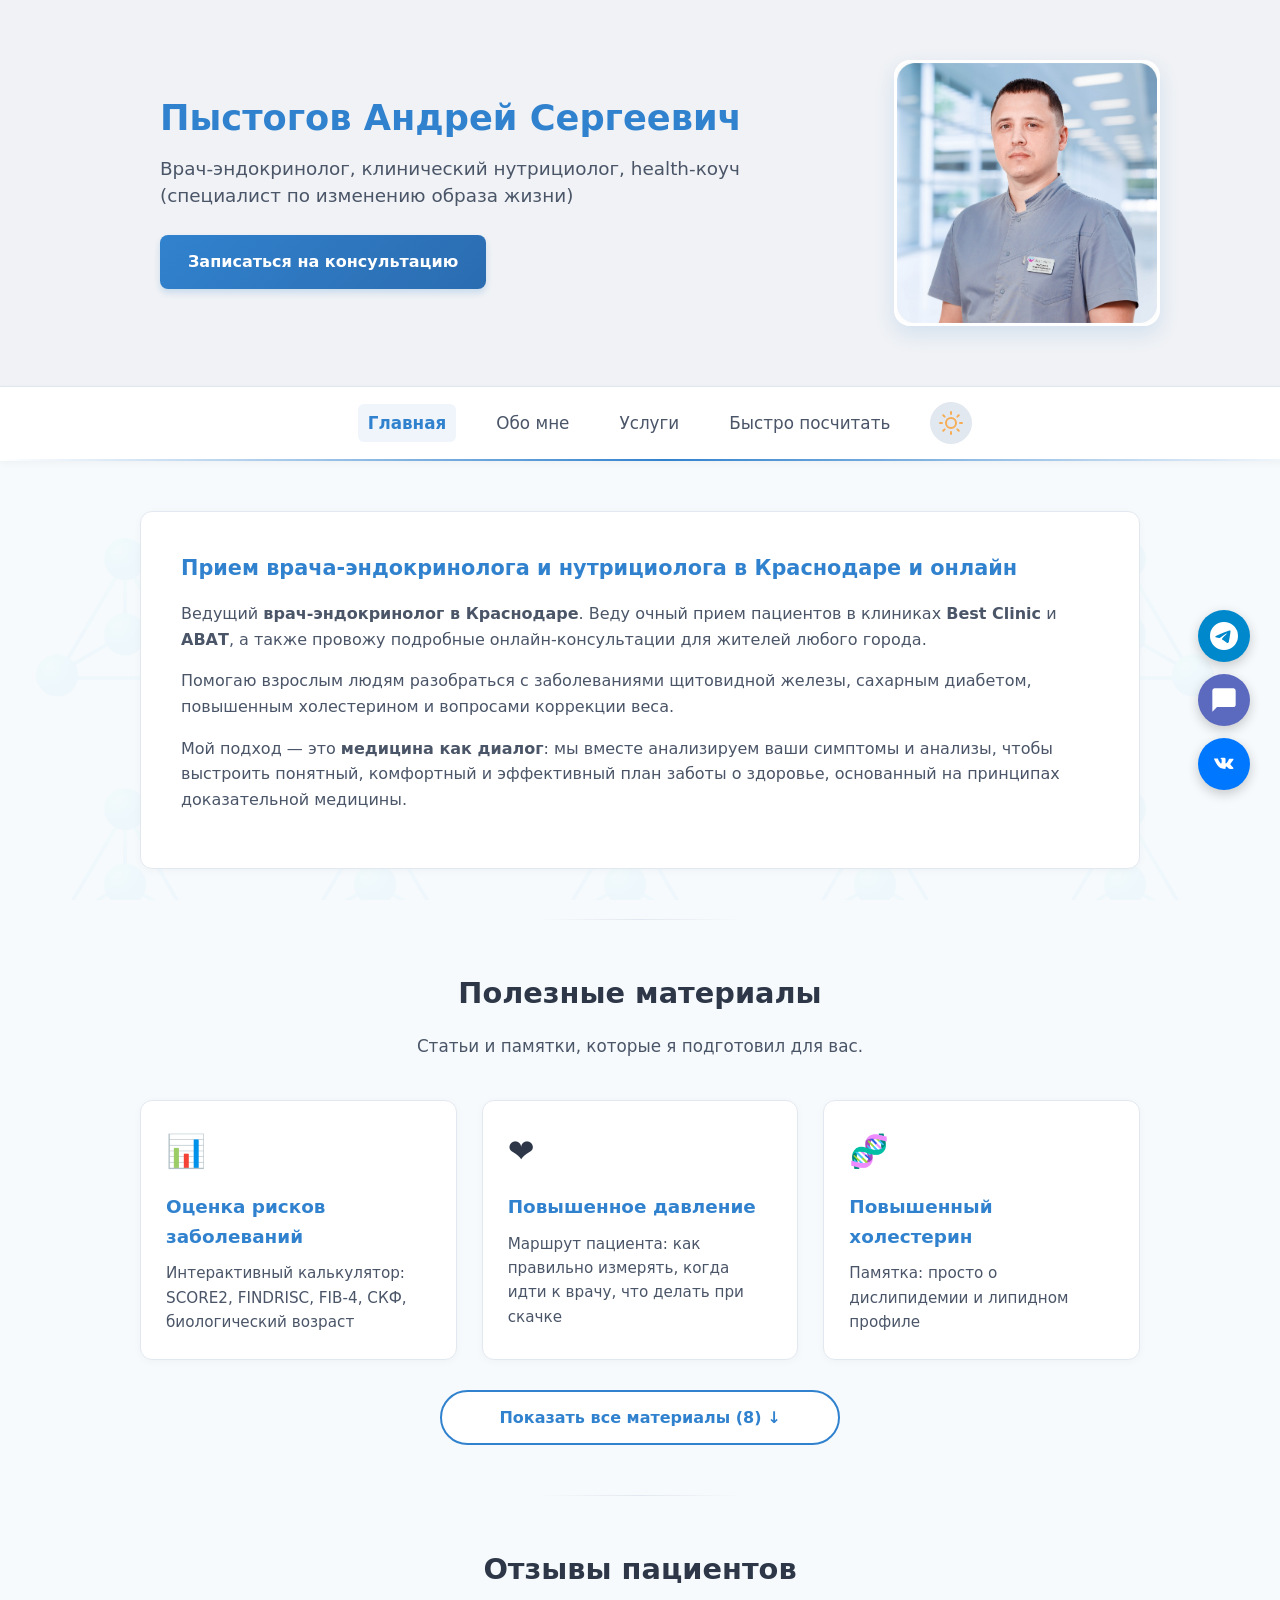
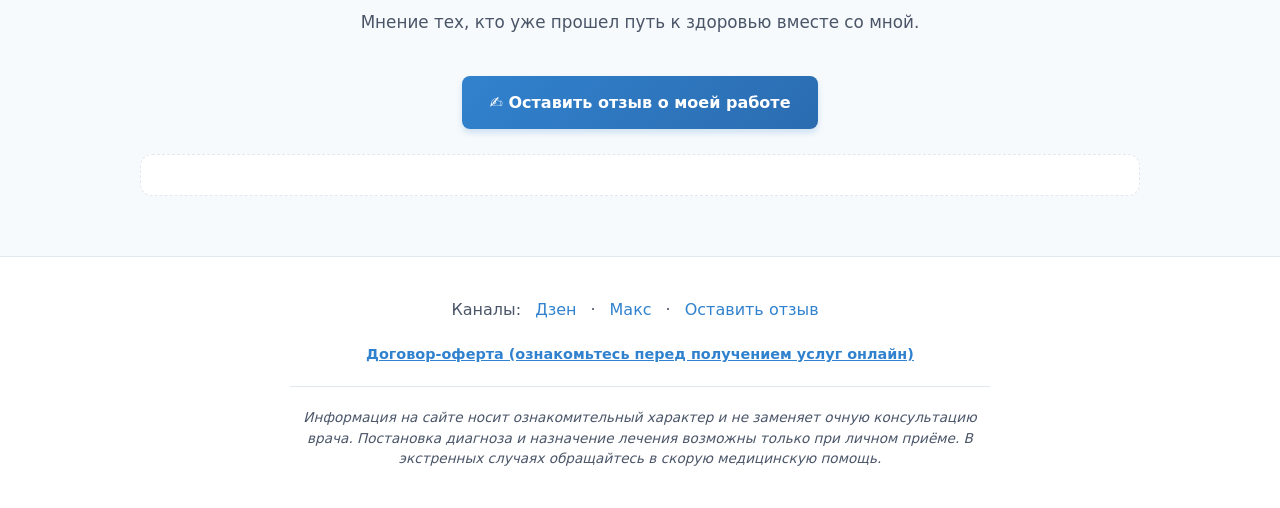
==== commit 54a64052: "Update index.html" ====
--- a/index.html
+++ b/index.html
@@ -740,7 +740,6 @@
             renderMaterials();
         });
 
-        // Загружаем материалы при загрузке страницы
         loadMaterials();
 
         // ===== КАЛЬКУЛЯТОРЫ =====
--- a/css/style.css
+++ b/css/style.css
@@ -690,6 +690,34 @@
 }
 .callout strong { color: inherit; }
 
+/* ===== КНОПКА "ПОКАЗАТЬ ВСЕ" ===== */
+.show-more-btn {
+    display: block;
+    width: 100%;
+    max-width: 400px;
+    margin: 30px auto 0;
+    padding: 16px 32px;
+    background: var(--card-bg);
+    border: 2px solid var(--accent-blue);
+    border-radius: 30px;
+    color: var(--accent-blue);
+    font-size: 1rem;
+    font-weight: 600;
+    cursor: pointer;
+    transition: all 0.3s ease;
+    font-family: inherit;
+}
+
+.show-more-btn:hover {
+    background: var(--accent-blue);
+    color: white;
+    transform: translateY(-2px);
+    box-shadow: 0 6px 12px rgba(49, 130, 206, 0.3);
+}
+
+.show-more-btn:active {
+    transform: translateY(0);
+}
 @media (max-width: 768px) {
     .hero { padding: 30px 15px; }
     .hero-inner {
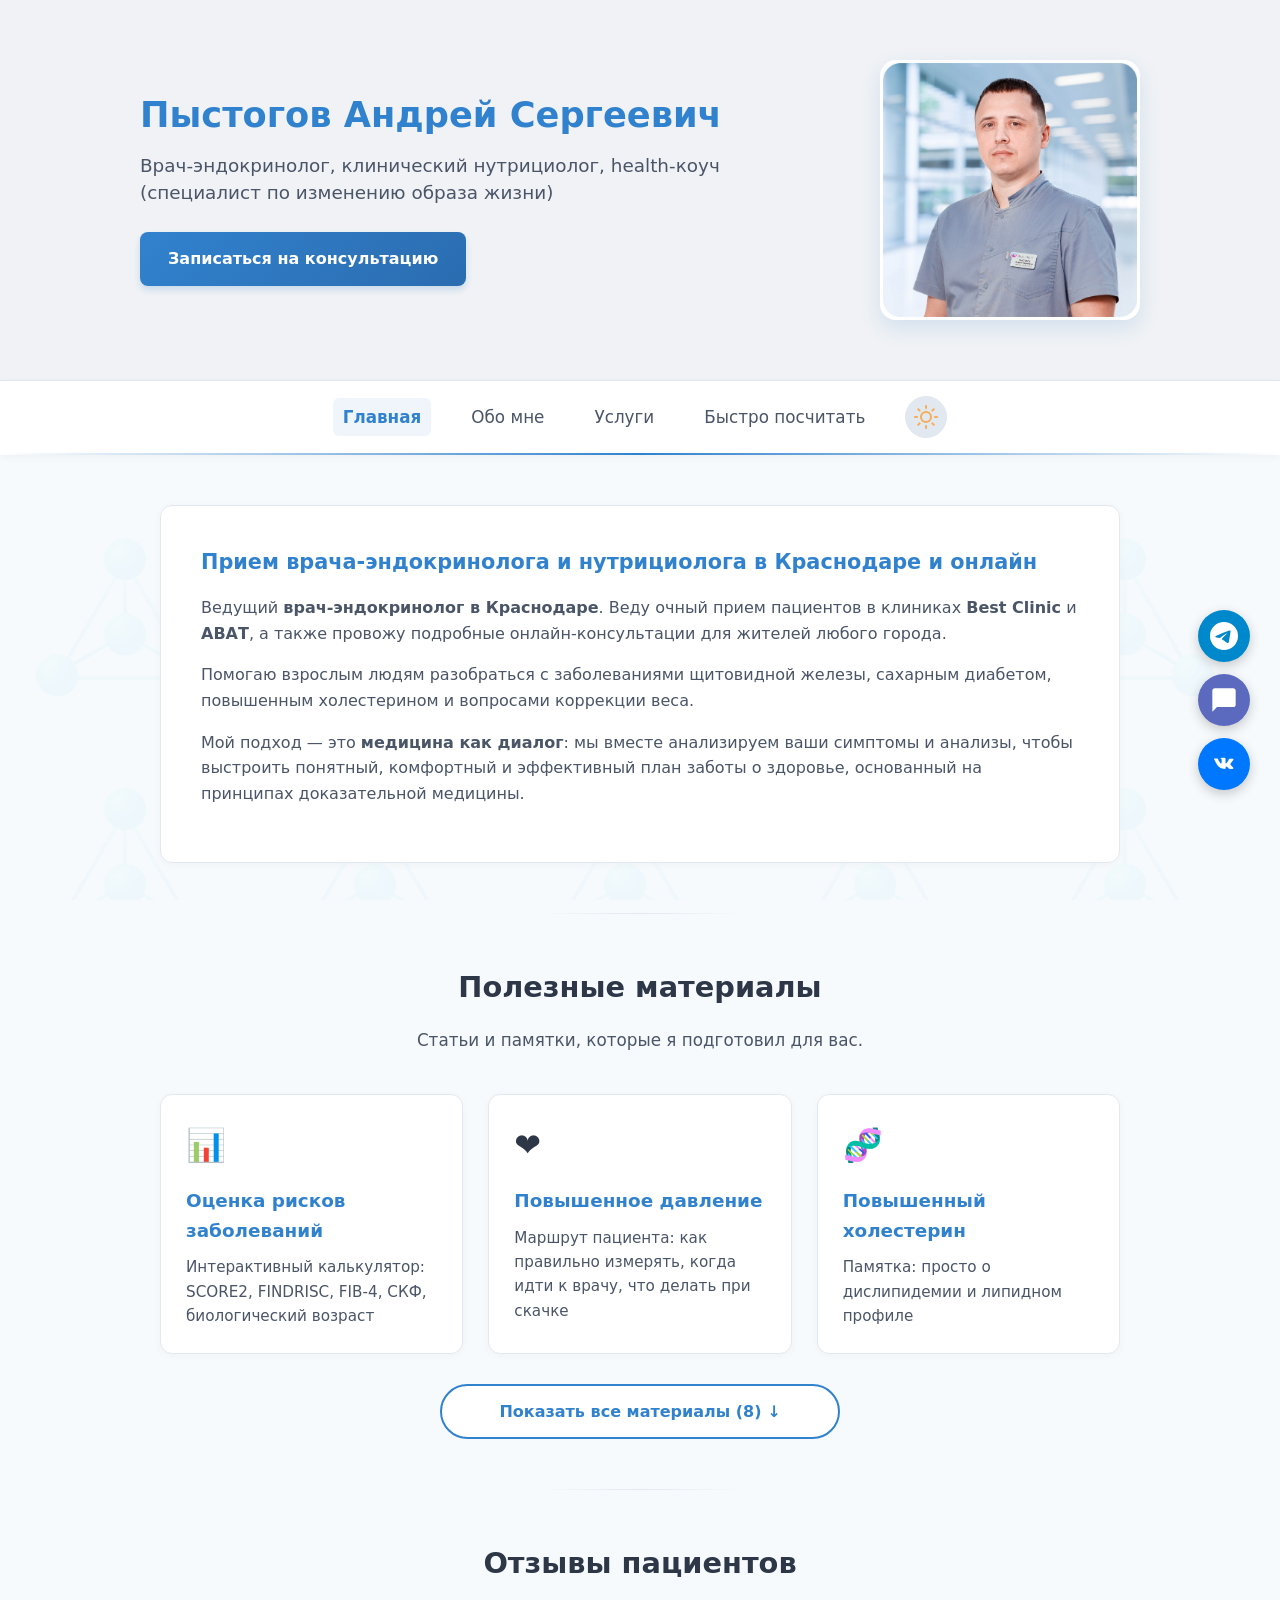
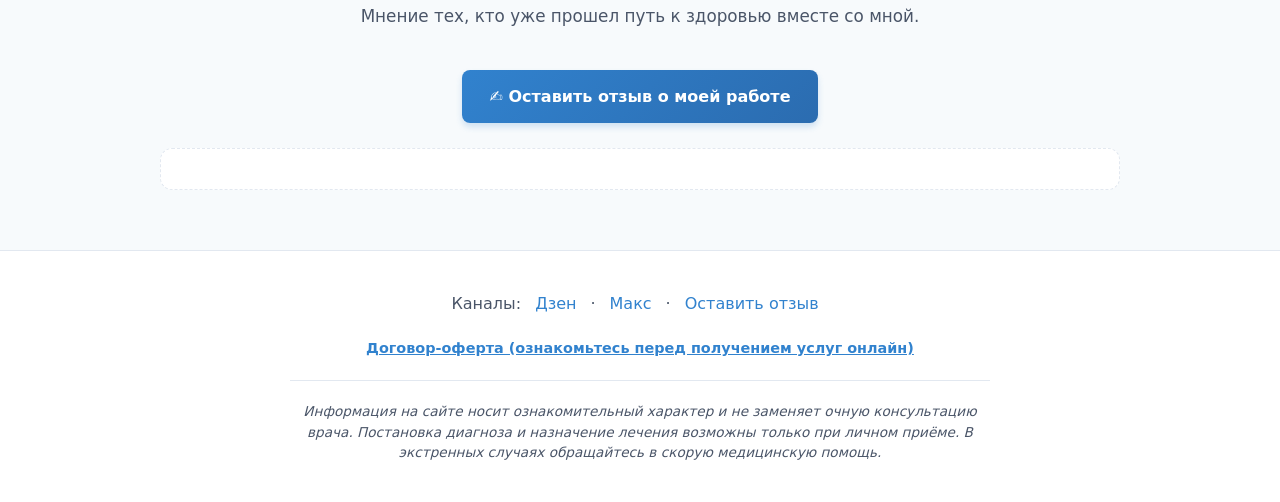
==== commit 4ac7599c: "Update index.html" ====
--- a/index.html
+++ b/index.html
@@ -14,7 +14,7 @@
     
     <meta name="yandex-verification" content="4689ef1ad2a266b6" />
     <link rel="icon" href="favicon.ico?v=2" type="image/x-icon">
-    <link rel="stylesheet" href="css/style.css?v=36">
+    <link rel="stylesheet" href="css/style.css?v=37">
     
     <script>
         (function() {
@@ -526,6 +526,21 @@
                     <div class="callout blue" style="margin-top: 30px;">
                         <strong>Важно:</strong> все расчеты носят ориентировочный характер. Для точного плана питания и рекомендаций обратитесь на консультацию.
                     </div>
+
+                    <hr class="section-divider">
+
+                    <h3>🧮 Профессиональные медицинские калькуляторы</h3>
+                    <p>Отдельный ресурс с калькуляторами для врачей: СКФ, FINDRISC, SCORE2, FIB-4, биологический возраст и другие.</p>
+                    <div class="cards">
+                        <div class="card-item">
+                            <a href="https://andrey1286.github.io/MedCalculator/" target="_blank" class="card">
+                                <span class="card-icon">🧮</span>
+                                <h3>Медицинские калькуляторы (для врачей)</h3>
+                                <p>Профессиональные калькуляторы: СКФ, FINDRISC, SCORE2, FIB-4, биологический возраст и другие. Отдельный сайт с полным набором инструментов для врачей.</p>
+                            </a>
+                        </div>
+                    </div>
+
                 </div>
             </section>
         </div>
@@ -718,13 +733,7 @@
             materialsToShow.forEach(item => {
                 const cardItem = document.createElement('div');
                 cardItem.className = 'card-item';
-                cardItem.innerHTML = `
-                    <a href="${item.link}" class="card" target="_blank">
-                        <span class="card-icon">${item.icon}</span>
-                        <h3>${item.title}</h3>
-                        <p>${item.description}</p>
-                    </a>
-                `;
+                cardItem.innerHTML = '<a href="' + item.link + '" class="card" target="_blank"><span class="card-icon">' + item.icon + '</span><h3>' + item.title + '</h3><p>' + item.description + '</p></a>';
                 container.appendChild(cardItem);
             });
             
@@ -775,17 +784,7 @@
                 recommendation = 'Рекомендуется консультация для составления индивидуального плана снижения веса.';
             }
 
-            resultDiv.innerHTML = `
-                <div class="result-value" style="color: ${color}; font-size: 2rem; font-weight: 700; margin-bottom: 10px;">
-                    ${bmi.toFixed(1)}
-                </div>
-                <div class="result-category" style="color: ${color}; font-size: 1.1rem; font-weight: 600; margin-bottom: 10px;">
-                    ${category}
-                </div>
-                <div class="result-recommendation" style="color: var(--text-secondary); font-size: 0.95rem; line-height: 1.5;">
-                    ${recommendation}
-                </div>
-            `;
+            resultDiv.innerHTML = '<div class="result-value" style="color: ' + color + '; font-size: 2rem; font-weight: 700; margin-bottom: 10px;">' + bmi.toFixed(1) + '</div><div class="result-category" style="color: ' + color + '; font-size: 1.1rem; font-weight: 600; margin-bottom: 10px;">' + category + '</div><div class="result-recommendation" style="color: var(--text-secondary); font-size: 0.95rem; line-height: 1.5;">' + recommendation + '</div>';
             resultDiv.style.display = 'block';
         }
 
@@ -823,17 +822,7 @@
                 recommendation = 'Высокий риск метаболических нарушений. Рекомендуется консультация и составление плана действий.';
             }
 
-            resultDiv.innerHTML = `
-                <div class="result-value" style="color: ${color}; font-size: 2rem; font-weight: 700; margin-bottom: 10px;">
-                    ${whtr.toFixed(2)}
-                </div>
-                <div class="result-category" style="color: ${color}; font-size: 1.1rem; font-weight: 600; margin-bottom: 10px;">
-                    ${category}
-                </div>
-                <div class="result-recommendation" style="color: var(--text-secondary); font-size: 0.95rem; line-height: 1.5;">
-                    ${recommendation}
-                </div>
-            `;
+            resultDiv.innerHTML = '<div class="result-value" style="color: ' + color + '; font-size: 2rem; font-weight: 700; margin-bottom: 10px;">' + whtr.toFixed(2) + '</div><div class="result-category" style="color: ' + color + '; font-size: 1.1rem; font-weight: 600; margin-bottom: 10px;">' + category + '</div><div class="result-recommendation" style="color: var(--text-secondary); font-size: 0.95rem; line-height: 1.5;">' + recommendation + '</div>';
             resultDiv.style.display = 'block';
         }
 
@@ -897,41 +886,7 @@
             }
             const protein = proteinBaseWeight * proteinPerKg;
 
-            resultDiv.innerHTML = `
-                <div style="display: grid; grid-template-columns: repeat(auto-fit, minmax(200px, 1fr)); gap: 20px; margin-top: 20px;">
-                    <div class="result-card">
-                        <div class="result-label">Базовый метаболизм (BMR)</div>
-                        <div class="result-value" style="color: var(--accent-blue); font-size: 1.8rem; font-weight: 700;">
-                            ${Math.round(bmr)} ккал
-                        </div>
-                        <div class="result-desc">Столько калорий нужно организму в покое</div>
-                    </div>
-                    <div class="result-card">
-                        <div class="result-label">Суточная потребность</div>
-                        <div class="result-value" style="color: var(--accent-blue); font-size: 1.8rem; font-weight: 700;">
-                            ${Math.round(tdee)} ккал
-                        </div>
-                        <div class="result-desc">С учетом вашей активности</div>
-                    </div>
-                    <div class="result-card">
-                        <div class="result-label">Цель: ${goalText}</div>
-                        <div class="result-value" style="color: var(--accent-blue); font-size: 1.8rem; font-weight: 700;">
-                            ${Math.round(targetCalories)} ккал
-                        </div>
-                        <div class="result-desc">Рекомендуемая калорийность рациона</div>
-                    </div>
-                    <div class="result-card">
-                        <div class="result-label">Потребность в белке</div>
-                        <div class="result-value" style="color: var(--accent-blue); font-size: 1.8rem; font-weight: 700;">
-                            ${Math.round(protein)} г
-                        </div>
-                        <div class="result-desc">${weightSourceText}</div>
-                    </div>
-                </div>
-                <div class="result-note" style="margin-top: 20px; padding: 15px; background: var(--callout-blue-bg); border-left: 4px solid var(--callout-blue-border); border-radius: 8px; font-size: 0.9rem; color: var(--text-secondary); line-height: 1.5;">
-                    <strong>Рекомендации:</strong> Распределите белок равномерно на 3-4 приема пищи (по 25-35 г). Пейте не менее 30 мл воды на 1 кг массы тела. Для точного плана питания обратитесь на консультацию.
-                </div>
-            `;
+            resultDiv.innerHTML = '<div style="display: grid; grid-template-columns: repeat(auto-fit, minmax(200px, 1fr)); gap: 20px; margin-top: 20px;"><div class="result-card"><div class="result-label">Базовый метаболизм (BMR)</div><div class="result-value" style="color: var(--accent-blue); font-size: 1.8rem; font-weight: 700;">' + Math.round(bmr) + ' ккал</div><div class="result-desc">Столько калорий нужно организму в покое</div></div><div class="result-card"><div class="result-label">Суточная потребность</div><div class="result-value" style="color: var(--accent-blue); font-size: 1.8rem; font-weight: 700;">' + Math.round(tdee) + ' ккал</div><div class="result-desc">С учетом вашей активности</div></div><div class="result-card"><div class="result-label">Цель: ' + goalText + '</div><div class="result-value" style="color: var(--accent-blue); font-size: 1.8rem; font-weight: 700;">' + Math.round(targetCalories) + ' ккал</div><div class="result-desc">Рекомендуемая калорийность рациона</div></div><div class="result-card"><div class="result-label">Потребность в белке</div><div class="result-value" style="color: var(--accent-blue); font-size: 1.8rem; font-weight: 700;">' + Math.round(protein) + ' г</div><div class="result-desc">' + weightSourceText + '</div></div></div><div class="result-note" style="margin-top: 20px; padding: 15px; background: var(--callout-blue-bg); border-left: 4px solid var(--callout-blue-border); border-radius: 8px; font-size: 0.9rem; color: var(--text-secondary); line-height: 1.5;"><strong>Рекомендации:</strong> Распределите белок равномерно на 3-4 приема пищи (по 25-35 г). Пейте не менее 30 мл воды на 1 кг массы тела. Для точного плана питания обратитесь на консультацию.</div>';
             resultDiv.style.display = 'block';
         }
 
--- a/css/style.css
+++ b/css/style.css
@@ -1,3 +1,8 @@
+/* ===== ГЛОБАЛЬНОЕ ПРАВИЛО: padding и border включаются в ширину элемента ===== */
+*, *::before, *::after {
+    box-sizing: border-box;
+}
+
 /* Цветовые переменные: светлая тема */
 :root {
     --bg-color: #F7FAFC;
@@ -52,6 +57,11 @@
     --ink-soft: #cbd5e1;
 }
 
+html, body {
+    overflow-x: hidden;
+    max-width: 100%;
+}
+
 body {
     font-family: 'Segoe UI', system-ui, -apple-system, sans-serif;
     background-color: var(--bg-color);
@@ -718,6 +728,7 @@
 .show-more-btn:active {
     transform: translateY(0);
 }
+
 @media (max-width: 768px) {
     .hero { padding: 30px 15px; }
     .hero-inner {
@@ -747,7 +758,6 @@
         text-align: center;
         padding: 14px 24px;
     }
-
     .menu {
         flex-direction: column;
         gap: 12px;
@@ -759,12 +769,10 @@
         align-items: center;
     }
     .theme-toggle { margin-left: 0; }
-    
     .about-text { padding: 25px; }
     #backToTop { bottom: 20px; right: 20px; width: 45px; height: 45px; font-size: 20px; }
     .price-table th, .price-table td { padding: 12px 14px; font-size: 0.9rem; }
     .card::after { right: 20px; bottom: 20px; font-size: 1.5rem; }
-    
     .messenger-buttons {
         flex-direction: row;
         bottom: 16px;
@@ -775,7 +783,6 @@
     .messenger-btn { width: 46px; height: 46px; }
     .messenger-btn svg { width: 24px; height: 24px; }
     .messenger-btn::before { display: none; }
-    
     .clinic-grid { grid-template-columns: 1fr; }
     .warning-box { padding: 20px; }
     .carousel-wrapper { padding: 0 10px; }
@@ -783,9 +790,7 @@
     .carousel-btn { width: 38px; height: 38px; font-size: 1.2rem; }
     .carousel-btn.prev { left: -5px; }
     .carousel-btn.next { right: -5px; }
-    
     .booking-wrapper iframe { height: 750px; }
-    
     .calc-inputs {
         grid-template-columns: 1fr;
     }
@@ -801,8 +806,6 @@
     .calculator-box {
         padding: 20px 15px;
     }
-    
-    /* Футер на мобильном: каналы в одну строку с уменьшенным шрифтом */
     .footer-channels {
         font-size: 0.85rem;
         flex-wrap: nowrap;
@@ -816,9 +819,8 @@
         white-space: nowrap;
     }
     footer > p:first-child {
-        display: none; /* скрываем старую строку каналов */
-    }
-    
+        display: none;
+    }
     footer { padding-bottom: 80px; }
 }
 
